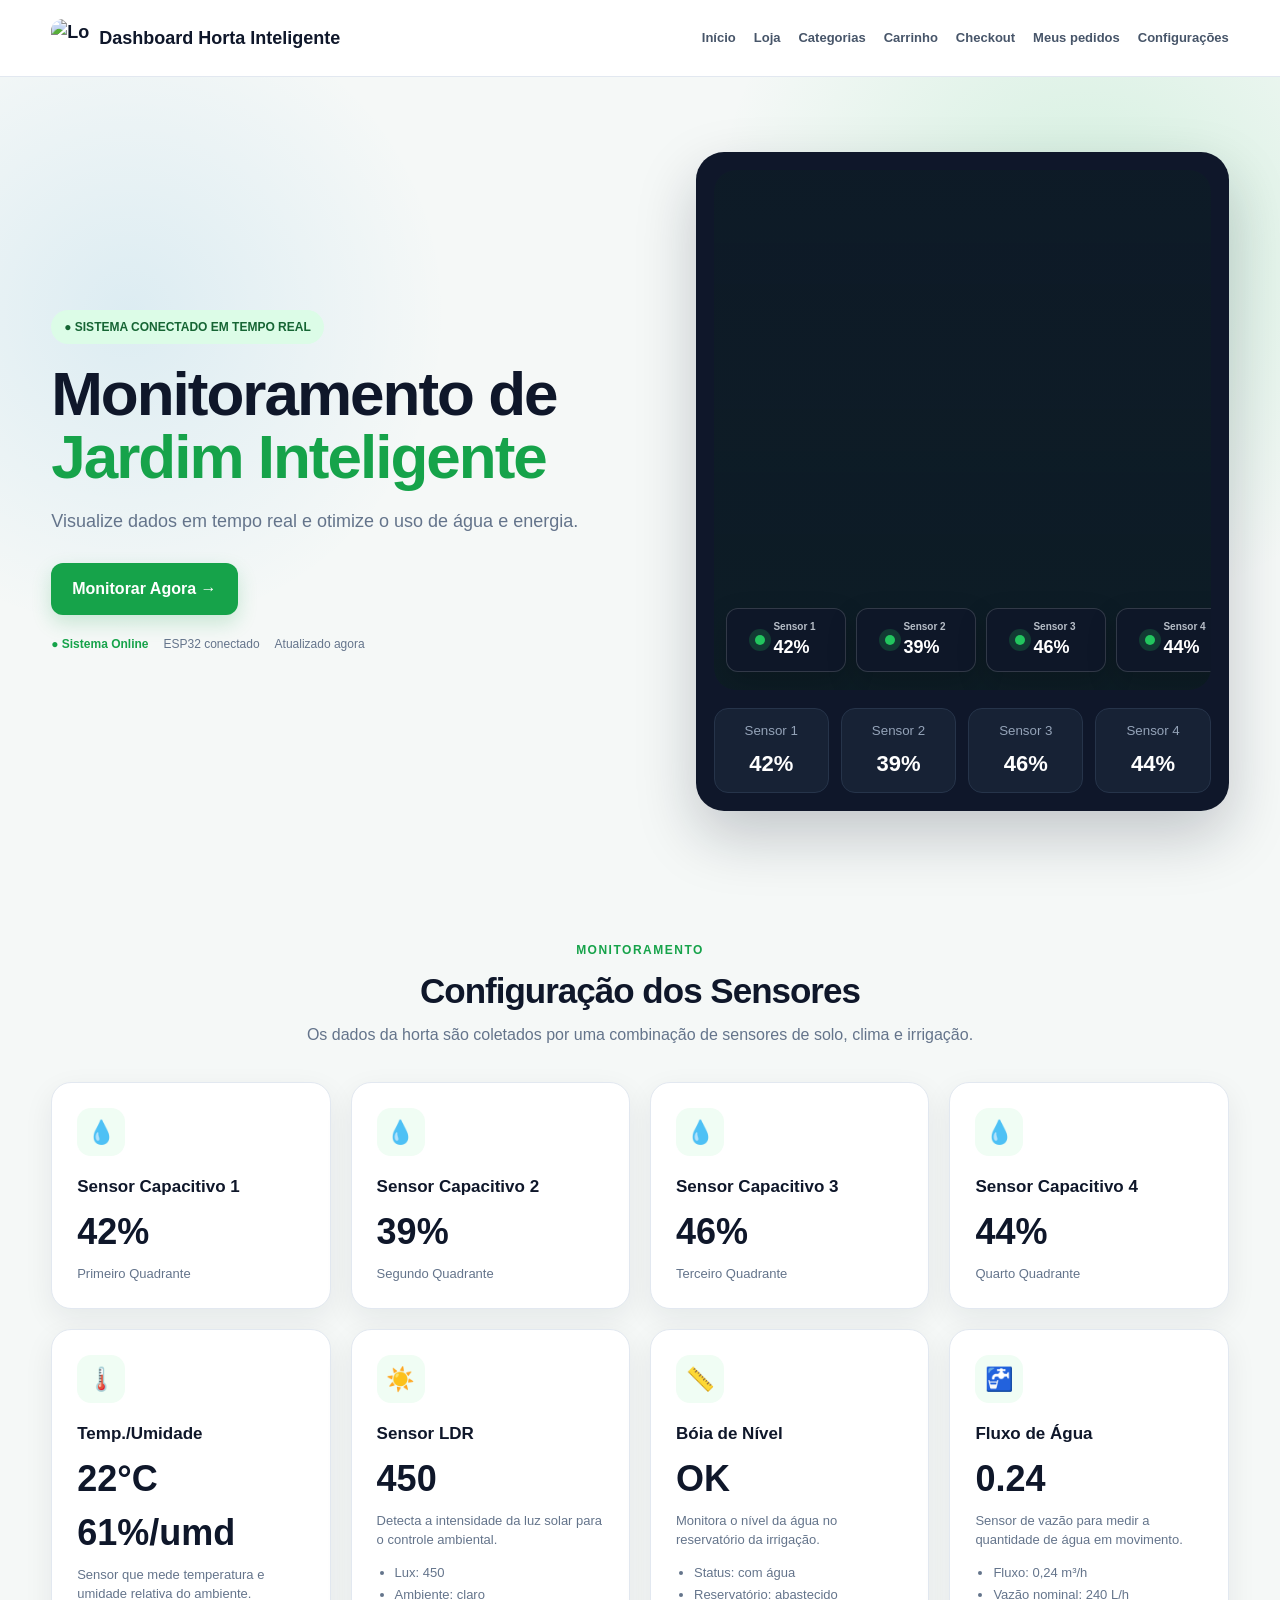
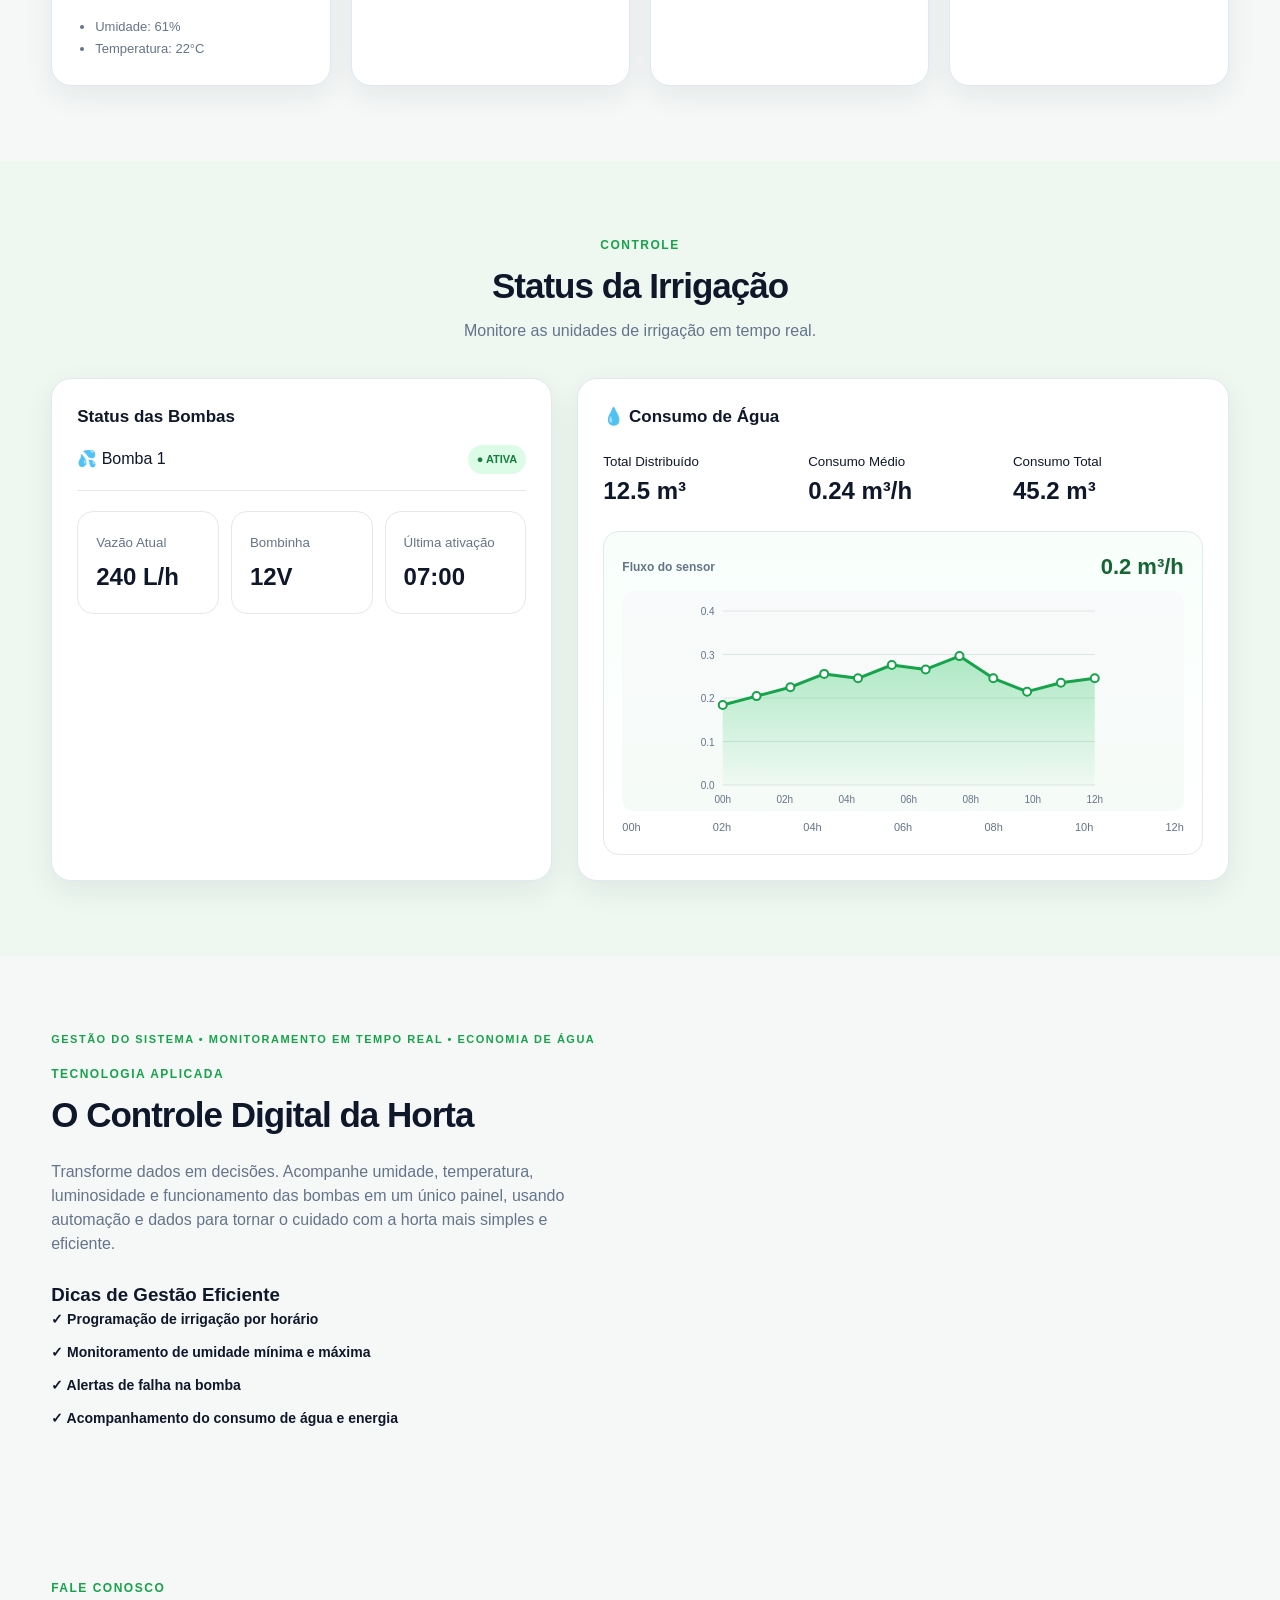
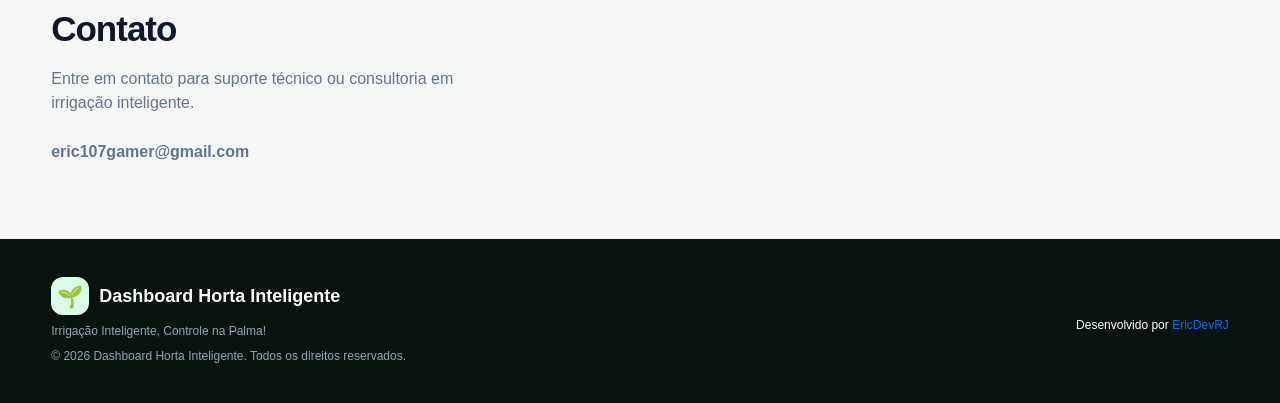
==== horta.html @ f2c9a637 "Add files via upload" ====
<!DOCTYPE html>
<html lang="pt-BR">
<head>
  <meta charset="UTF-8">
  <meta name="viewport" content="width=device-width, initial-scale=1.0">
  <title>Dashboard Horta Inteligente</title>
  <style>
    *{box-sizing:border-box;margin:0;padding:0}
    :root{
      --green:#16a34a;--green-dark:#166534;--blue:#0284c7;
      --bg:#f5f8f7;--card:#fff;--text:#0f172a;--muted:#64748b;
      --border:#e2e8f0;--shadow:0 10px 30px rgba(15,23,42,.07);
    }
    body{font-family:Inter,Segoe UI,Arial,sans-serif;background:var(--bg);color:var(--text);line-height:1.5}
    a{text-decoration:none;color:inherit}
    button,input,textarea{font:inherit}
    .container{width:min(1180px,92%);margin:auto}

    header{position:sticky;top:0;z-index:20;background:rgba(255,255,255,.92);
      backdrop-filter:blur(14px);border-bottom:1px solid var(--border)}
    .nav{height:76px;display:flex;align-items:center;justify-content:space-between;gap:25px}
    .logo{display:flex;align-items:center;gap:10px;font-weight:800;font-size:18px;white-space:nowrap}
    .logo-icon{width:38px;height:38px;border-radius:12px;background:#dcfce7;display:grid;place-items:center;font-size:21px}
    .logo-img{width:38px;height:38px;border-radius:12px;object-fit:cover;display:block;flex-shrink:0}
    nav{display:flex;gap:18px;align-items:center}
    nav a{font-size:13px;color:#475569;font-weight:600}
    nav a:hover{color:var(--green)}
    .login{border:1px solid var(--border);padding:10px 16px;border-radius:10px;font-weight:700;font-size:13px;background:#fff}
    .menu{display:none;border:0;background:none;font-size:26px}

    .hero{padding:75px 0 55px;background:
      radial-gradient(circle at 85% 20%,rgba(34,197,94,.16),transparent 30%),
      radial-gradient(circle at 10% 30%,rgba(2,132,199,.10),transparent 25%)}
    .hero-grid{display:grid;grid-template-columns:1.05fr .95fr;gap:55px;align-items:center}
    .pill{display:inline-flex;align-items:center;gap:8px;background:#dcfce7;color:var(--green-dark);
      padding:8px 13px;border-radius:999px;font-size:12px;font-weight:800;margin-bottom:18px}
    h1{font-size:clamp(38px,5vw,62px);line-height:1.02;letter-spacing:-2px;margin-bottom:20px}
    .hero h1 span{color:var(--green)}
    .hero p{font-size:18px;color:var(--muted);max-width:600px;margin-bottom:28px}
    .btn{border:0;border-radius:12px;padding:14px 21px;background:var(--green);color:#fff;font-weight:800;cursor:pointer;box-shadow:0 8px 20px rgba(22,163,74,.2)}
    .btn:hover{transform:translateY(-1px);background:#15803d}
    .online{display:flex;gap:15px;flex-wrap:wrap;margin-top:20px;font-size:12px;color:var(--muted)}
    .online strong{color:#16a34a}

    .hero-visual{background:#0f172a;color:#fff;border-radius:28px;padding:18px;box-shadow:0 25px 60px rgba(15,23,42,.22)}
    .photo-scene{position:relative;min-height:520px;border-radius:22px;overflow:hidden;background:
      linear-gradient(rgba(8,42,26,.18), rgba(8,42,26,.28)),
      url('imagens/foto perto.jpeg') center/cover no-repeat;}
    .sensor-overlay{position:absolute;left:0;right:0;bottom:18px;display:grid;grid-template-columns:repeat(4, minmax(120px, 1fr));gap:10px;padding:0 12px;max-width:100%}
    .sensor-tag{display:flex;align-items:center;justify-content:center;gap:8px;padding:10px 10px;border-radius:12px;background:rgba(15,23,42,.8);backdrop-filter:blur(8px);border:1px solid rgba(255,255,255,.15);font-size:12px;font-weight:700;color:#e2e8f0;box-shadow:0 12px 30px rgba(0,0,0,.18);min-height:60px;white-space:nowrap}
    .sensor-tag strong{font-size:18px;color:#fff}
    .sensor-tag small{display:block;opacity:.8}
    .sensor-dot{width:10px;height:10px;border-radius:50%;background:#22c55e;box-shadow:0 0 0 6px rgba(34,197,94,.2)}
    .sensor-summary{display:grid;grid-template-columns:repeat(4,1fr);gap:12px;margin-top:18px}
    .summary-box{background:#172235;border:1px solid #26344a;border-radius:14px;padding:12px 10px;text-align:center}
    .summary-box small{display:block;color:#94a3b8;margin-bottom:6px}
    .summary-box b{font-size:22px;color:#fff}

    .panel-top{display:flex;justify-content:space-between;align-items:center;margin-bottom:20px}
    .panel-title{font-weight:800}.live{font-size:11px;color:#86efac}
    .mini-grid{display:grid;grid-template-columns:repeat(2,1fr);gap:12px}
    .mini{background:#172235;border:1px solid #26344a;padding:17px;border-radius:16px}
    .mini small{color:#94a3b8}.mini b{display:block;font-size:27px;margin-top:4px}
    .bar{height:7px;background:#334155;border-radius:10px;margin-top:10px;overflow:hidden}
    .bar i{display:block;height:100%;background:#22c55e;border-radius:10px}
    .pump{margin-top:12px;background:#172235;padding:14px;border-radius:15px;display:flex;justify-content:space-between}
    .dot{color:#22c55e}

    section{padding:75px 0}
    .section-head{text-align:center;margin-bottom:35px}
    .eyebrow{color:var(--green);font-size:12px;font-weight:900;text-transform:uppercase;letter-spacing:1.5px}
    h2{font-size:35px;letter-spacing:-1px;margin:6px 0}
    .section-head p{color:var(--muted)}
    .sensor-grid{display:grid;grid-template-columns:repeat(4,1fr);gap:20px}
    .card{background:var(--card);border:1px solid var(--border);border-radius:20px;padding:25px;box-shadow:var(--shadow)}
    .icon{width:48px;height:48px;border-radius:14px;background:#f0fdf4;display:grid;place-items:center;font-size:23px;margin-bottom:18px}
    .card h3{font-size:17px}.value{font-size:36px;font-weight:900;margin:5px 0}
    .card ul{margin-top:12px;padding-left:18px;color:var(--muted);font-size:13px;line-height:1.7}
    .card p{font-size:13px;color:var(--muted)}

    .irrigation{background:#eef8f1}
    .irrigation-grid{display:grid;grid-template-columns:1fr 1.3fr;gap:25px}
    .pump-status{display:flex;justify-content:space-between;align-items:center;padding:16px 0;border-bottom:1px solid var(--border)}
    .status{font-size:11px;font-weight:900;padding:6px 9px;border-radius:999px}
    .on{background:#dcfce7;color:#15803d}.off{background:#f1f5f9;color:#64748b}
    .metrics{display:grid;grid-template-columns:repeat(3,1fr);gap:12px;margin-top:20px}
    .metric{background:#fff;border:1px solid var(--border);border-radius:16px;padding:18px}
    .metric small{color:var(--muted)}.metric strong{display:block;font-size:24px;margin-top:5px}
    .water{display:grid;grid-template-columns:repeat(3,1fr);gap:15px;margin-top:20px}
    .water strong{font-size:24px;display:block}
    .flow-chart{margin-top:22px;padding:18px;border:1px solid var(--border);border-radius:16px;background:linear-gradient(180deg,#f8fffb 0%, #ffffff 100%)}
    .chart-header{display:flex;justify-content:space-between;align-items:center;margin-bottom:8px;font-size:12px;color:var(--muted);font-weight:700}
    .chart-header strong{font-size:22px;color:var(--green-dark)}
    #waterFlowChart{width:100%;height:220px;display:block;border-radius:12px;background:linear-gradient(180deg,#f9fafb,#f5fbf7)}
    .chart-legend{display:flex;justify-content:space-between;font-size:11px;color:var(--muted);margin-top:8px}

    .management{display:grid;grid-template-columns:1fr 1fr;gap:50px;align-items:center}
    .stripe{color:var(--green);font-size:11px;font-weight:900;letter-spacing:1.5px;margin-bottom:18px}
    .management p{color:var(--muted);margin:18px 0 25px}
    .tips{display:grid;gap:12px}.tip{display:flex;gap:10px;align-items:center;font-size:14px;font-weight:650}
    .garden{min-height:390px;border-radius:28px;background:linear-gradient(145deg,#14532d,#22c55e);
      position:relative;overflow:hidden;box-shadow:var(--shadow)}
    .garden:before{content:"";position:absolute;inset:0;background:
      radial-gradient(circle at 25% 70%,rgba(255,255,255,.16) 0 5%,transparent 6%),
      radial-gradient(circle at 70% 30%,rgba(255,255,255,.12) 0 12%,transparent 13%)}
    .plant{position:absolute;font-size:110px;bottom:25px;left:40px;filter:drop-shadow(0 12px 10px rgba(0,0,0,.2))}
    .plant:nth-child(2){left:170px;font-size:90px;bottom:45px}.plant:nth-child(3){left:280px;font-size:115px}
    .floating{position:absolute;right:22px;top:22px;background:rgba(255,255,255,.95);color:var(--text);padding:17px;border-radius:16px;width:190px;box-shadow:0 15px 30px rgba(0,0,0,.18)}
    .floating small{color:var(--muted)}.floating b{font-size:25px;display:block}

    .flow{background:#0f172a;color:#fff}.flow .section-head p{color:#94a3b8}
    .flowline{display:flex;justify-content:space-between;gap:10px;align-items:center;max-width:900px;margin:auto}
    .flowitem{text-align:center;min-width:110px}.flowicon{font-size:32px}.flowitem span{display:block;font-size:12px;color:#cbd5e1;margin-top:6px}
    .arrow{color:#22c55e;font-size:25px}

    .contact{display:grid;grid-template-columns:.8fr 1.2fr;gap:50px;align-items:start}
    .contact p{color:var(--muted);margin-top:12px}
    form{background:#fff;padding:28px;border:1px solid var(--border);border-radius:20px;box-shadow:var(--shadow)}
    label{display:block;font-size:13px;font-weight:800;margin-bottom:6px}
    input,textarea{width:100%;border:1px solid var(--border);border-radius:10px;padding:12px;margin-bottom:17px;outline:none}
    input:focus,textarea:focus{border-color:var(--green)}textarea{min-height:120px;resize:vertical}

    footer{background:#07130c;color:#cbd5e1;padding:38px 0}
    .footer-grid{display:flex;justify-content:space-between;gap:30px;align-items:center}
    footer .logo{color:#fff}footer p{font-size:12px;color:#94a3b8;margin-top:7px}
    .social{display:flex;gap:10px}.social a{width:35px;height:35px;border:1px solid #334155;border-radius:9px;display:grid;place-items:center;font-size:13px}

    @media(max-width:900px){
      nav{display:none}.menu{display:block}.hero-grid,.management,.contact,.irrigation-grid{grid-template-columns:1fr}
      .sensor-grid{grid-template-columns:1fr}.hero{padding-top:50px}.metrics,.water{grid-template-columns:1fr}
      .flowline{flex-wrap:wrap;justify-content:center}.arrow{display:none}.footer-grid{flex-direction:column;align-items:flex-start}
      .photo-scene{min-height:420px}
      .sensor-overlay{grid-template-columns:repeat(2, minmax(120px, 1fr));bottom:12px;gap:8px;padding:0 10px}
      .sensor-tag{min-height:54px;padding:8px 10px}
      .sensor-tag strong{font-size:15px}
      .summary-box b{font-size:18px}
    }
  </style>
</head>
<body>

<header>
  <div class="container nav">
    <a class="logo" href="#">
      <img class="logo-img" src="imagens/logo.jpeg" alt="Logo da Horta Inteligente">
      <span>Dashboard Horta Inteligente</span>
    </a>
    <nav>
      <a href="#inicio">Início</a><a href="#loja">Loja</a><a href="#categorias">Categorias</a>
      <a href="#carrinho">Carrinho</a><a href="#checkout">Checkout</a><a href="#pedidos">Meus pedidos</a>
      <a href="#conta">Configurações</a>
    </nav>
  </div>
</header>

<main>
<section class="hero" id="inicio">
  <div class="container hero-grid">
    <div>
      <div class="pill">● SISTEMA CONECTADO EM TEMPO REAL</div>
      <h1>Monitoramento de <span>Jardim Inteligente</span></h1>
      <p>Visualize dados em tempo real e otimize o uso de água e energia.</p>
      <button class="btn" onclick="document.getElementById('sensores').scrollIntoView({behavior:'smooth'})">Monitorar Agora →</button>
      <div class="online"><strong>● Sistema Online</strong><span>ESP32 conectado</span><span>Atualizado agora</span></div>
    </div>
    <div class="hero-visual">
      <div class="photo-scene" aria-label="Imagem panorâmica da horta com sensores sobrepostos">
        <div class="sensor-overlay">
          <div class="sensor-tag"><span class="sensor-dot"></span><div><small>Sensor 1</small><strong>42%</strong></div></div>
          <div class="sensor-tag"><span class="sensor-dot"></span><div><small>Sensor 2</small><strong>39%</strong></div></div>
          <div class="sensor-tag"><span class="sensor-dot"></span><div><small>Sensor 3</small><strong>46%</strong></div></div>
          <div class="sensor-tag"><span class="sensor-dot"></span><div><small>Sensor 4</small><strong>44%</strong></div></div>
        </div>
      </div>
      <div class="sensor-summary">
        <div class="summary-box"><small>Sensor 1</small><b>42%</b></div>
        <div class="summary-box"><small>Sensor 2</small><b>39%</b></div>
        <div class="summary-box"><small>Sensor 3</small><b>46%</b></div>
        <div class="summary-box"><small>Sensor 4</small><b>44%</b></div>
      </div>
    </div>
  </div>
</section>

<section id="sensores">
  <div class="container">
    <div class="section-head">
      <div class="eyebrow">Monitoramento</div>
      <h2>Configuração dos Sensores</h2>
      <p>Os dados da horta são coletados por uma combinação de sensores de solo, clima e irrigação.</p>
    </div>

    <div class="sensor-grid">
      <article class="card">
        <div class="icon">💧</div>
        <h3>Sensor Capacitivo 1</h3>
        <div class="value">42%</div>
        <p>Primeiro Quadrante</p>
      </article>

      <article class="card">
        <div class="icon">💧</div>
        <h3>Sensor Capacitivo 2</h3>
        <div class="value">39%</div>
        <p>Segundo Quadrante</p>
      </article>

      <article class="card">
        <div class="icon">💧</div>
        <h3>Sensor Capacitivo 3</h3>
        <div class="value">46%</div>
        <p>Terceiro Quadrante</p>
      </article>

      <article class="card">
        <div class="icon">💧</div>
        <h3>Sensor Capacitivo 4</h3>
        <div class="value">44%</div>
        <p>Quarto Quadrante</p>
      </article>

      <article class="card">
        <div class="icon">🌡️</div>
        <h3>Temp./Umidade</h3>
        <div class="value">22°C 61%/umd</div>
        <p>Sensor que mede temperatura e umidade relativa do ambiente.</p>
        <ul>
          <li>Umidade: 61%</li>
          <li>Temperatura: 22°C</li>
        </ul>
      </article>

      <article class="card">
        <div class="icon">☀️</div>
        <h3>Sensor LDR</h3>
        <div class="value">450</div>
        <p>Detecta a intensidade da luz solar para o controle ambiental.</p>
        <ul>
          <li>Lux: 450</li>
          <li>Ambiente: claro</li>
        </ul>
      </article>

      <article class="card">
        <div class="icon">📏</div>
        <h3>Bóia de Nível</h3>
        <div class="value">OK</div>
        <p>Monitora o nível da água no reservatório da irrigação.</p>
        <ul>
          <li>Status: com água</li>
          <li>Reservatório: abastecido</li>
        </ul>
      </article>

      <article class="card">
        <div class="icon">🚰</div>
        <h3>Fluxo de Água</h3>
        <div class="value">0.24</div>
        <p>Sensor de vazão para medir a quantidade de água em movimento.</p>
        <ul>
          <li>Fluxo: 0,24 m³/h</li>
          <li>Vazão nominal: 240 L/h</li>
        </ul>
      </article>
    </div>
  </div>
</section>

<section class="irrigation">
  <div class="container">
    <div class="section-head"><div class="eyebrow">Controle</div><h2>Status da Irrigação</h2><p>Monitore as unidades de irrigação em tempo real.</p></div>
    <div class="irrigation-grid">
      <div class="card">
        <h3>Status das Bombas</h3>
        <div class="pump-status"><span>💦 Bomba 1</span><span class="status on">● ATIVA</span></div>
        <div class="metrics">
          <div class="metric"><small>Vazão Atual</small><strong>240 L/h</strong></div>
          <div class="metric"><small>Bombinha</small><strong>12V</strong></div>
          <div class="metric"><small>Última ativação</small><strong>07:00</strong></div>
        </div>
      </div>
      <div class="card">
        <h3>💧 Consumo de Água</h3>
        <div class="water">
          <div><small>Total Distribuído</small><strong>12.5 m³</strong></div>
          <div><small>Consumo Médio</small><strong>0.24 m³/h</strong></div>
          <div><small>Consumo Total</small><strong>45.2 m³</strong></div>
        </div>

        <div class="flow-chart">
          <div class="chart-header">
            <span>Fluxo do sensor</span>
            <strong id="flowCurrent">0.24 m³/h</strong>
          </div>
          <svg id="waterFlowChart" viewBox="0 0 420 220" aria-label="Gráfico do consumo de água medido pelo sensor de fluxo"></svg>
          <div class="chart-legend">
            <span>00h</span>
            <span>02h</span>
            <span>04h</span>
            <span>06h</span>
            <span>08h</span>
            <span>10h</span>
            <span>12h</span>
          </div>
        </div>
      </div>
    </div>
  </div>
</section>

<section>
  <div class="container management">
    <div>
      <div class="stripe">GESTÃO DO SISTEMA • MONITORAMENTO EM TEMPO REAL • ECONOMIA DE ÁGUA</div>
      <div class="eyebrow">Tecnologia aplicada</div>
      <h2>O Controle Digital da Horta</h2>
      <p>Transforme dados em decisões. Acompanhe umidade, temperatura, luminosidade e funcionamento das bombas em um único painel, usando automação e dados para tornar o cuidado com a horta mais simples e eficiente.</p>
      <h3>Dicas de Gestão Eficiente</h3>
      <div class="tips">
        <div class="tip">✓ Programação de irrigação por horário</div>
        <div class="tip">✓ Monitoramento de umidade mínima e máxima</div>
        <div class="tip">✓ Alertas de falha na bomba</div>
        <div class="tip">✓ Acompanhamento do consumo de água e energia</div>
      </div>
    </div>
</section>
<section id="contato">
  <div class="container contact">
    <div>
      <div class="eyebrow">Fale conosco</div><h2>Contato</h2>
      <p>Entre em contato para suporte técnico ou consultoria em irrigação inteligente.</p>
      <p style="margin-top:25px"><strong>eric107gamer@gmail.com</strong></p>
    </div>
  </div>
</section>
</main>

<footer>
  <div class="container footer-grid">
    <div><a class="logo" href="#"><span class="logo-icon">🌱</span>Dashboard Horta Inteligente</a>
      <p>Irrigação Inteligente, Controle na Palma!</p>
      <p>© 2026 Dashboard Horta Inteligente. Todos os direitos reservados.</p>
    </div>
    <div>
      <p style="color: #ffffff;">
  Desenvolvido por 
  <a href="https://github.com/EricDevRJ" target="_blank" style="color: #006eff;">EricDevRJ</a>
</p>

</footer>

<script>
  const flowData = [0.18, 0.20, 0.22, 0.25, 0.24, 0.27, 0.26, 0.29, 0.24, 0.21, 0.23, 0.24];
  const svg = document.getElementById('waterFlowChart');
  const currentValue = document.getElementById('flowCurrent');

  function renderFlowChart(data) {
    const width = 420;
    const height = 220;
    const padding = { top: 20, right: 18, bottom: 26, left: 30 };
    const minY = 0;
    const maxY = Math.max(...data) * 1.35;
    const innerWidth = width - padding.left - padding.right;
    const innerHeight = height - padding.top - padding.bottom;

    const xFor = (index) => padding.left + (index / (data.length - 1)) * innerWidth;
    const yFor = (value) => height - padding.bottom - ((value - minY) / (maxY - minY)) * innerHeight;

    const points = data.map((value, index) => `${xFor(index)},${yFor(value)}`).join(' ');
    const areaPoints = `${xFor(0)},${height - padding.bottom} ${points} ${xFor(data.length - 1)},${height - padding.bottom}`;

    const gridLines = Array.from({ length: 5 }, (_, i) => {
      const value = (maxY / 4) * i;
      const y = yFor(value);
      return `
        <line x1="${padding.left}" y1="${y}" x2="${width - padding.right}" y2="${y}" stroke="#dbe7e2" stroke-width="1" />
        <text x="8" y="${y + 4}" font-size="10" fill="#64748b">${value.toFixed(1)}</text>
      `;
    }).join('');

    const labels = ['00h', '02h', '04h', '06h', '08h', '10h', '12h'];
    const xLabels = labels.map((label, index) => {
      const x = padding.left + (index / (labels.length - 1)) * innerWidth;
      return `<text x="${x}" y="${height - 8}" text-anchor="middle" font-size="10" fill="#64748b">${label}</text>`;
    }).join('');

    svg.innerHTML = `
      <defs>
        <linearGradient id="flowFill" x1="0" x2="0" y1="0" y2="1">
          <stop offset="0%" stop-color="#22c55e" stop-opacity="0.35"/>
          <stop offset="100%" stop-color="#22c55e" stop-opacity="0.03"/>
        </linearGradient>
      </defs>
      ${gridLines}
      <polygon points="${areaPoints}" fill="url(#flowFill)" />
      <polyline points="${points}" fill="none" stroke="#16a34a" stroke-width="3" stroke-linecap="round" stroke-linejoin="round" />
      ${data.map((value, index) => `
        <circle cx="${xFor(index)}" cy="${yFor(value)}" r="4" fill="#ffffff" stroke="#16a34a" stroke-width="2" />
      `).join('')}
      ${xLabels}
    `;

    const lastValue = data[data.length - 1];
    currentValue.textContent = `${lastValue.toFixed(1)} m³/h`;
  }

  renderFlowChart(flowData);
</script>
</body>
</html>
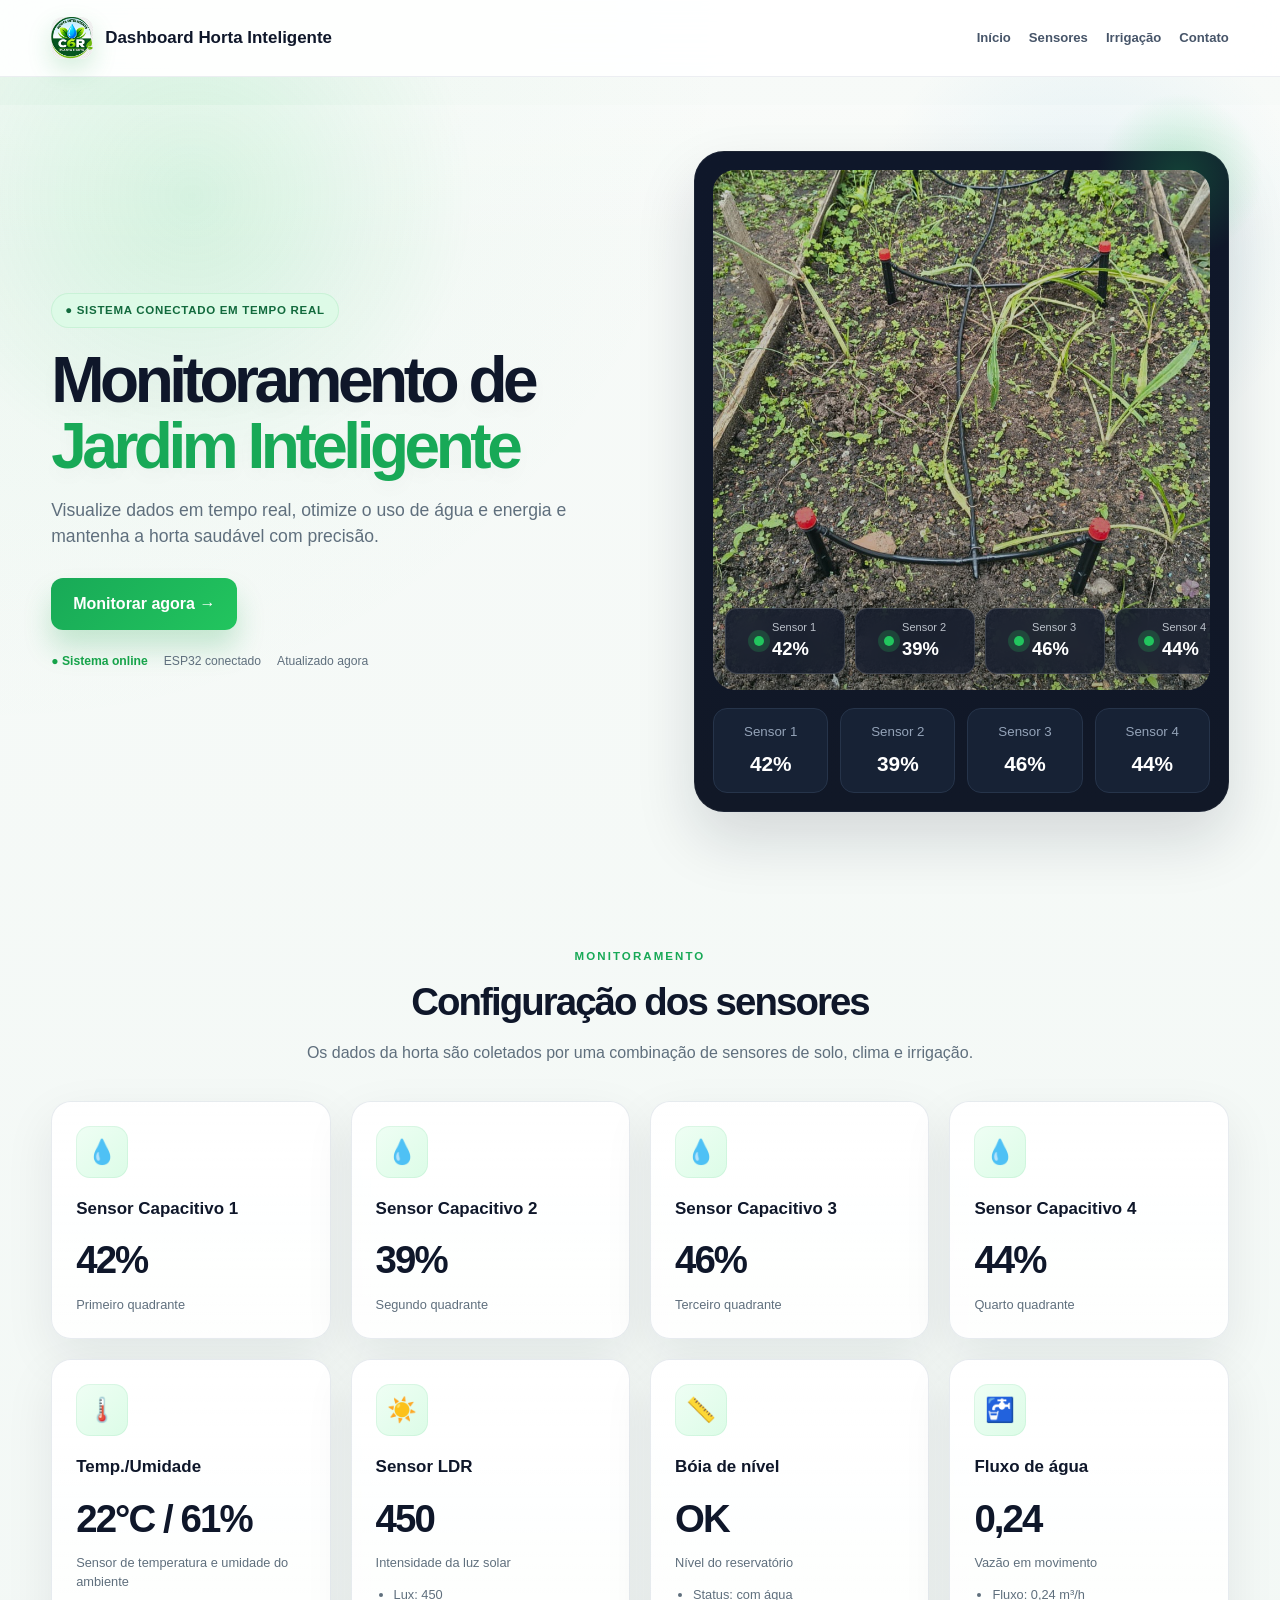
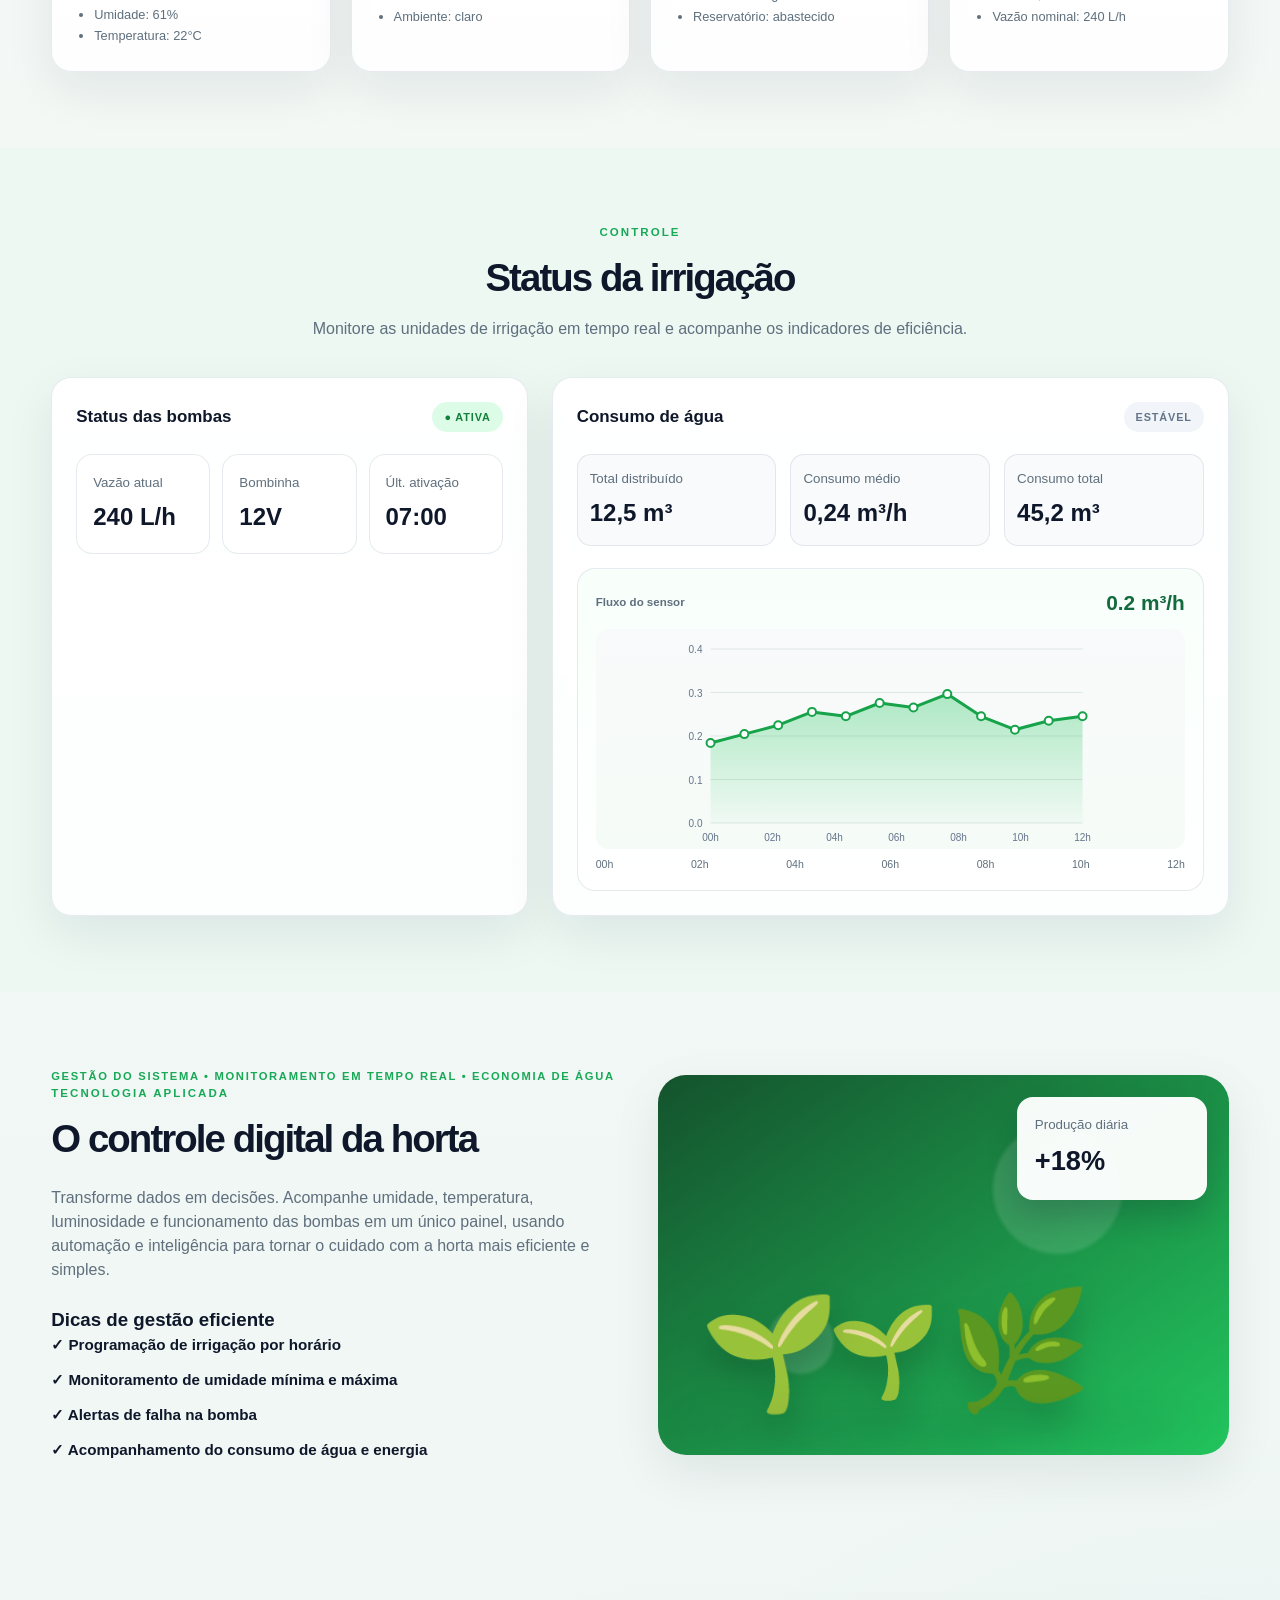
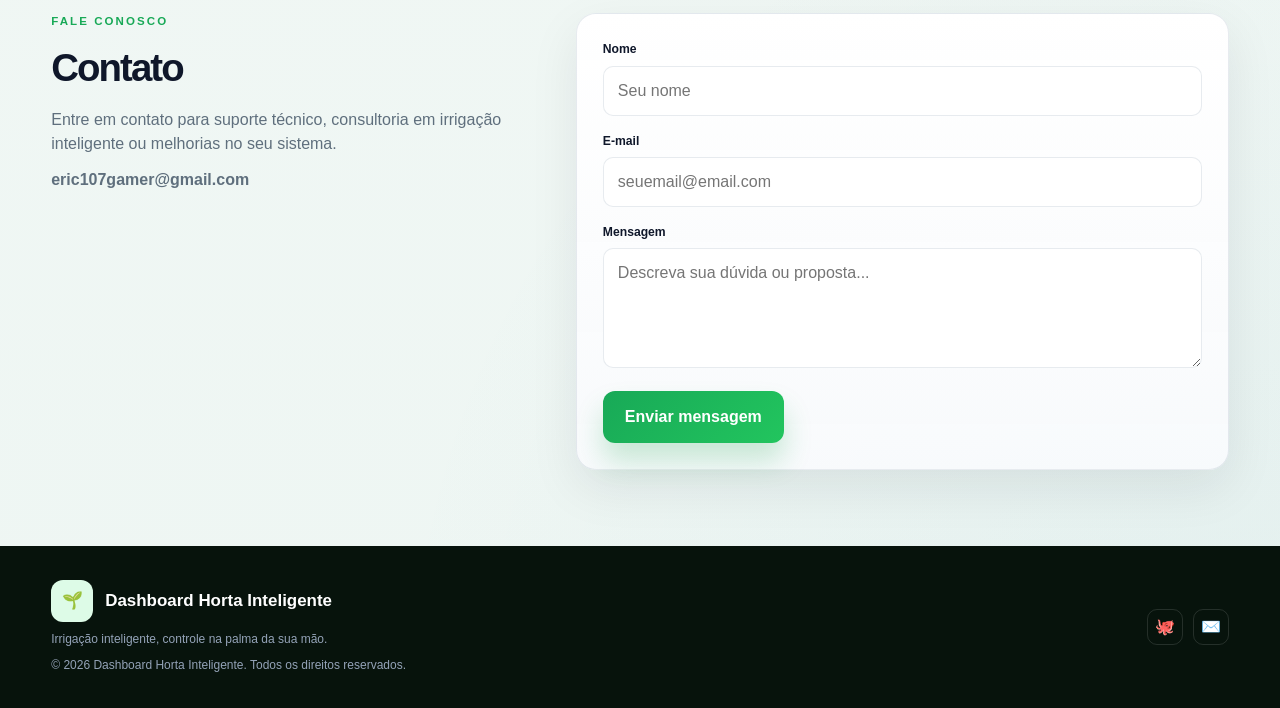
==== commit 4d0d9fbc: "Add files via upload" ====
--- a/horta.html
+++ b/horta.html
@@ -1,410 +1,1185 @@
 <!DOCTYPE html>
 <html lang="pt-BR">
-<head>
-  <meta charset="UTF-8">
-  <meta name="viewport" content="width=device-width, initial-scale=1.0">
-  <title>Dashboard Horta Inteligente</title>
-  <style>
-    *{box-sizing:border-box;margin:0;padding:0}
-    :root{
-      --green:#16a34a;--green-dark:#166534;--blue:#0284c7;
-      --bg:#f5f8f7;--card:#fff;--text:#0f172a;--muted:#64748b;
-      --border:#e2e8f0;--shadow:0 10px 30px rgba(15,23,42,.07);
-    }
-    body{font-family:Inter,Segoe UI,Arial,sans-serif;background:var(--bg);color:var(--text);line-height:1.5}
-    a{text-decoration:none;color:inherit}
-    button,input,textarea{font:inherit}
-    .container{width:min(1180px,92%);margin:auto}
-
-    header{position:sticky;top:0;z-index:20;background:rgba(255,255,255,.92);
-      backdrop-filter:blur(14px);border-bottom:1px solid var(--border)}
-    .nav{height:76px;display:flex;align-items:center;justify-content:space-between;gap:25px}
-    .logo{display:flex;align-items:center;gap:10px;font-weight:800;font-size:18px;white-space:nowrap}
-    .logo-icon{width:38px;height:38px;border-radius:12px;background:#dcfce7;display:grid;place-items:center;font-size:21px}
-    .logo-img{width:38px;height:38px;border-radius:12px;object-fit:cover;display:block;flex-shrink:0}
-    nav{display:flex;gap:18px;align-items:center}
-    nav a{font-size:13px;color:#475569;font-weight:600}
-    nav a:hover{color:var(--green)}
-    .login{border:1px solid var(--border);padding:10px 16px;border-radius:10px;font-weight:700;font-size:13px;background:#fff}
-    .menu{display:none;border:0;background:none;font-size:26px}
-
-    .hero{padding:75px 0 55px;background:
-      radial-gradient(circle at 85% 20%,rgba(34,197,94,.16),transparent 30%),
-      radial-gradient(circle at 10% 30%,rgba(2,132,199,.10),transparent 25%)}
-    .hero-grid{display:grid;grid-template-columns:1.05fr .95fr;gap:55px;align-items:center}
-    .pill{display:inline-flex;align-items:center;gap:8px;background:#dcfce7;color:var(--green-dark);
-      padding:8px 13px;border-radius:999px;font-size:12px;font-weight:800;margin-bottom:18px}
-    h1{font-size:clamp(38px,5vw,62px);line-height:1.02;letter-spacing:-2px;margin-bottom:20px}
-    .hero h1 span{color:var(--green)}
-    .hero p{font-size:18px;color:var(--muted);max-width:600px;margin-bottom:28px}
-    .btn{border:0;border-radius:12px;padding:14px 21px;background:var(--green);color:#fff;font-weight:800;cursor:pointer;box-shadow:0 8px 20px rgba(22,163,74,.2)}
-    .btn:hover{transform:translateY(-1px);background:#15803d}
-    .online{display:flex;gap:15px;flex-wrap:wrap;margin-top:20px;font-size:12px;color:var(--muted)}
-    .online strong{color:#16a34a}
-
-    .hero-visual{background:#0f172a;color:#fff;border-radius:28px;padding:18px;box-shadow:0 25px 60px rgba(15,23,42,.22)}
-    .photo-scene{position:relative;min-height:520px;border-radius:22px;overflow:hidden;background:
-      linear-gradient(rgba(8,42,26,.18), rgba(8,42,26,.28)),
-      url('imagens/foto perto.jpeg') center/cover no-repeat;}
-    .sensor-overlay{position:absolute;left:0;right:0;bottom:18px;display:grid;grid-template-columns:repeat(4, minmax(120px, 1fr));gap:10px;padding:0 12px;max-width:100%}
-    .sensor-tag{display:flex;align-items:center;justify-content:center;gap:8px;padding:10px 10px;border-radius:12px;background:rgba(15,23,42,.8);backdrop-filter:blur(8px);border:1px solid rgba(255,255,255,.15);font-size:12px;font-weight:700;color:#e2e8f0;box-shadow:0 12px 30px rgba(0,0,0,.18);min-height:60px;white-space:nowrap}
-    .sensor-tag strong{font-size:18px;color:#fff}
-    .sensor-tag small{display:block;opacity:.8}
-    .sensor-dot{width:10px;height:10px;border-radius:50%;background:#22c55e;box-shadow:0 0 0 6px rgba(34,197,94,.2)}
-    .sensor-summary{display:grid;grid-template-columns:repeat(4,1fr);gap:12px;margin-top:18px}
-    .summary-box{background:#172235;border:1px solid #26344a;border-radius:14px;padding:12px 10px;text-align:center}
-    .summary-box small{display:block;color:#94a3b8;margin-bottom:6px}
-    .summary-box b{font-size:22px;color:#fff}
-
-    .panel-top{display:flex;justify-content:space-between;align-items:center;margin-bottom:20px}
-    .panel-title{font-weight:800}.live{font-size:11px;color:#86efac}
-    .mini-grid{display:grid;grid-template-columns:repeat(2,1fr);gap:12px}
-    .mini{background:#172235;border:1px solid #26344a;padding:17px;border-radius:16px}
-    .mini small{color:#94a3b8}.mini b{display:block;font-size:27px;margin-top:4px}
-    .bar{height:7px;background:#334155;border-radius:10px;margin-top:10px;overflow:hidden}
-    .bar i{display:block;height:100%;background:#22c55e;border-radius:10px}
-    .pump{margin-top:12px;background:#172235;padding:14px;border-radius:15px;display:flex;justify-content:space-between}
-    .dot{color:#22c55e}
-
-    section{padding:75px 0}
-    .section-head{text-align:center;margin-bottom:35px}
-    .eyebrow{color:var(--green);font-size:12px;font-weight:900;text-transform:uppercase;letter-spacing:1.5px}
-    h2{font-size:35px;letter-spacing:-1px;margin:6px 0}
-    .section-head p{color:var(--muted)}
-    .sensor-grid{display:grid;grid-template-columns:repeat(4,1fr);gap:20px}
-    .card{background:var(--card);border:1px solid var(--border);border-radius:20px;padding:25px;box-shadow:var(--shadow)}
-    .icon{width:48px;height:48px;border-radius:14px;background:#f0fdf4;display:grid;place-items:center;font-size:23px;margin-bottom:18px}
-    .card h3{font-size:17px}.value{font-size:36px;font-weight:900;margin:5px 0}
-    .card ul{margin-top:12px;padding-left:18px;color:var(--muted);font-size:13px;line-height:1.7}
-    .card p{font-size:13px;color:var(--muted)}
-
-    .irrigation{background:#eef8f1}
-    .irrigation-grid{display:grid;grid-template-columns:1fr 1.3fr;gap:25px}
-    .pump-status{display:flex;justify-content:space-between;align-items:center;padding:16px 0;border-bottom:1px solid var(--border)}
-    .status{font-size:11px;font-weight:900;padding:6px 9px;border-radius:999px}
-    .on{background:#dcfce7;color:#15803d}.off{background:#f1f5f9;color:#64748b}
-    .metrics{display:grid;grid-template-columns:repeat(3,1fr);gap:12px;margin-top:20px}
-    .metric{background:#fff;border:1px solid var(--border);border-radius:16px;padding:18px}
-    .metric small{color:var(--muted)}.metric strong{display:block;font-size:24px;margin-top:5px}
-    .water{display:grid;grid-template-columns:repeat(3,1fr);gap:15px;margin-top:20px}
-    .water strong{font-size:24px;display:block}
-    .flow-chart{margin-top:22px;padding:18px;border:1px solid var(--border);border-radius:16px;background:linear-gradient(180deg,#f8fffb 0%, #ffffff 100%)}
-    .chart-header{display:flex;justify-content:space-between;align-items:center;margin-bottom:8px;font-size:12px;color:var(--muted);font-weight:700}
-    .chart-header strong{font-size:22px;color:var(--green-dark)}
-    #waterFlowChart{width:100%;height:220px;display:block;border-radius:12px;background:linear-gradient(180deg,#f9fafb,#f5fbf7)}
-    .chart-legend{display:flex;justify-content:space-between;font-size:11px;color:var(--muted);margin-top:8px}
-
-    .management{display:grid;grid-template-columns:1fr 1fr;gap:50px;align-items:center}
-    .stripe{color:var(--green);font-size:11px;font-weight:900;letter-spacing:1.5px;margin-bottom:18px}
-    .management p{color:var(--muted);margin:18px 0 25px}
-    .tips{display:grid;gap:12px}.tip{display:flex;gap:10px;align-items:center;font-size:14px;font-weight:650}
-    .garden{min-height:390px;border-radius:28px;background:linear-gradient(145deg,#14532d,#22c55e);
-      position:relative;overflow:hidden;box-shadow:var(--shadow)}
-    .garden:before{content:"";position:absolute;inset:0;background:
-      radial-gradient(circle at 25% 70%,rgba(255,255,255,.16) 0 5%,transparent 6%),
-      radial-gradient(circle at 70% 30%,rgba(255,255,255,.12) 0 12%,transparent 13%)}
-    .plant{position:absolute;font-size:110px;bottom:25px;left:40px;filter:drop-shadow(0 12px 10px rgba(0,0,0,.2))}
-    .plant:nth-child(2){left:170px;font-size:90px;bottom:45px}.plant:nth-child(3){left:280px;font-size:115px}
-    .floating{position:absolute;right:22px;top:22px;background:rgba(255,255,255,.95);color:var(--text);padding:17px;border-radius:16px;width:190px;box-shadow:0 15px 30px rgba(0,0,0,.18)}
-    .floating small{color:var(--muted)}.floating b{font-size:25px;display:block}
-
-    .flow{background:#0f172a;color:#fff}.flow .section-head p{color:#94a3b8}
-    .flowline{display:flex;justify-content:space-between;gap:10px;align-items:center;max-width:900px;margin:auto}
-    .flowitem{text-align:center;min-width:110px}.flowicon{font-size:32px}.flowitem span{display:block;font-size:12px;color:#cbd5e1;margin-top:6px}
-    .arrow{color:#22c55e;font-size:25px}
-
-    .contact{display:grid;grid-template-columns:.8fr 1.2fr;gap:50px;align-items:start}
-    .contact p{color:var(--muted);margin-top:12px}
-    form{background:#fff;padding:28px;border:1px solid var(--border);border-radius:20px;box-shadow:var(--shadow)}
-    label{display:block;font-size:13px;font-weight:800;margin-bottom:6px}
-    input,textarea{width:100%;border:1px solid var(--border);border-radius:10px;padding:12px;margin-bottom:17px;outline:none}
-    input:focus,textarea:focus{border-color:var(--green)}textarea{min-height:120px;resize:vertical}
-
-    footer{background:#07130c;color:#cbd5e1;padding:38px 0}
-    .footer-grid{display:flex;justify-content:space-between;gap:30px;align-items:center}
-    footer .logo{color:#fff}footer p{font-size:12px;color:#94a3b8;margin-top:7px}
-    .social{display:flex;gap:10px}.social a{width:35px;height:35px;border:1px solid #334155;border-radius:9px;display:grid;place-items:center;font-size:13px}
-
-    @media(max-width:900px){
-      nav{display:none}.menu{display:block}.hero-grid,.management,.contact,.irrigation-grid{grid-template-columns:1fr}
-      .sensor-grid{grid-template-columns:1fr}.hero{padding-top:50px}.metrics,.water{grid-template-columns:1fr}
-      .flowline{flex-wrap:wrap;justify-content:center}.arrow{display:none}.footer-grid{flex-direction:column;align-items:flex-start}
-      .photo-scene{min-height:420px}
-      .sensor-overlay{grid-template-columns:repeat(2, minmax(120px, 1fr));bottom:12px;gap:8px;padding:0 10px}
-      .sensor-tag{min-height:54px;padding:8px 10px}
-      .sensor-tag strong{font-size:15px}
-      .summary-box b{font-size:18px}
-    }
-  </style>
-</head>
-<body>
-
-<header>
-  <div class="container nav">
-    <a class="logo" href="#">
-      <img class="logo-img" src="imagens/logo.jpeg" alt="Logo da Horta Inteligente">
-      <span>Dashboard Horta Inteligente</span>
-    </a>
-    <nav>
-      <a href="#inicio">Início</a><a href="#loja">Loja</a><a href="#categorias">Categorias</a>
-      <a href="#carrinho">Carrinho</a><a href="#checkout">Checkout</a><a href="#pedidos">Meus pedidos</a>
-      <a href="#conta">Configurações</a>
-    </nav>
-  </div>
-</header>
-
-<main>
-<section class="hero" id="inicio">
-  <div class="container hero-grid">
-    <div>
-      <div class="pill">● SISTEMA CONECTADO EM TEMPO REAL</div>
-      <h1>Monitoramento de <span>Jardim Inteligente</span></h1>
-      <p>Visualize dados em tempo real e otimize o uso de água e energia.</p>
-      <button class="btn" onclick="document.getElementById('sensores').scrollIntoView({behavior:'smooth'})">Monitorar Agora →</button>
-      <div class="online"><strong>● Sistema Online</strong><span>ESP32 conectado</span><span>Atualizado agora</span></div>
-    </div>
-    <div class="hero-visual">
-      <div class="photo-scene" aria-label="Imagem panorâmica da horta com sensores sobrepostos">
-        <div class="sensor-overlay">
-          <div class="sensor-tag"><span class="sensor-dot"></span><div><small>Sensor 1</small><strong>42%</strong></div></div>
-          <div class="sensor-tag"><span class="sensor-dot"></span><div><small>Sensor 2</small><strong>39%</strong></div></div>
-          <div class="sensor-tag"><span class="sensor-dot"></span><div><small>Sensor 3</small><strong>46%</strong></div></div>
-          <div class="sensor-tag"><span class="sensor-dot"></span><div><small>Sensor 4</small><strong>44%</strong></div></div>
+  <head>
+    <meta charset="UTF-8" />
+    <meta name="viewport" content="width=device-width, initial-scale=1.0" />
+    <title>Dashboard Horta Inteligente</title>
+    <style>
+      :root {
+        --green: #18a957;
+        --green-dark: #126a3d;
+        --green-soft: #ddfbe7;
+        --green-glow: rgba(24, 169, 87, 0.2);
+        --bg: #f5faf7;
+        --bg-strong: #edf8f3;
+        --card: rgba(255, 255, 255, 0.88);
+        --text: #0f172a;
+        --muted: #5f6f7d;
+        --border: rgba(148, 163, 184, 0.22);
+        --shadow: 0 18px 50px rgba(15, 23, 42, 0.08);
+        --shadow-strong: 0 28px 60px rgba(15, 23, 42, 0.14);
+      }
+
+      * {
+        box-sizing: border-box;
+        margin: 0;
+        padding: 0;
+      }
+
+      html {
+        scroll-behavior: smooth;
+      }
+
+      body {
+        font-family: Inter, "Segoe UI", Arial, sans-serif;
+        background:
+          radial-gradient(circle at top left, rgba(34, 197, 94, 0.06), transparent 18%),
+          radial-gradient(circle at bottom right, rgba(14, 116, 144, 0.05), transparent 22%),
+          linear-gradient(180deg, #f7faf8 0%, #eef6f3 100%);
+        color: var(--text);
+        line-height: 1.5;
+      }
+
+      a {
+        text-decoration: none;
+        color: inherit;
+      }
+
+      img {
+        display: block;
+        max-width: 100%;
+      }
+
+      button,
+      input,
+      textarea {
+        font: inherit;
+      }
+
+      .container {
+        width: min(1180px, 92%);
+        margin: 0 auto;
+      }
+
+      header {
+        position: sticky;
+        top: 0;
+        z-index: 30;
+        backdrop-filter: blur(18px);
+        background: rgba(255, 255, 255, 0.9);
+        border-bottom: 1px solid rgba(148, 163, 184, 0.18);
+      }
+
+      .nav {
+        height: 76px;
+        display: flex;
+        align-items: center;
+        justify-content: space-between;
+        gap: 24px;
+      }
+
+      .logo {
+        display: inline-flex;
+        align-items: center;
+        gap: 12px;
+        font-weight: 800;
+        font-size: 1.06rem;
+        white-space: nowrap;
+      }
+
+      .logo-img {
+        width: 42px;
+        height: 42px;
+        border-radius: 12px;
+        object-fit: cover;
+        box-shadow: 0 10px 25px rgba(22, 163, 74, 0.18);
+      }
+
+      .logo-icon {
+        width: 42px;
+        height: 42px;
+        display: grid;
+        place-items: center;
+        border-radius: 12px;
+        background: var(--green-soft);
+      }
+
+      nav {
+        display: flex;
+        align-items: center;
+        gap: 18px;
+      }
+
+      nav a {
+        color: #475569;
+        font-size: 0.82rem;
+        font-weight: 700;
+        transition: color 0.2s ease;
+      }
+
+      nav a:hover {
+        color: var(--green);
+      }
+
+      .menu {
+        display: none;
+        border: 1px solid var(--border);
+        background: #fff;
+        border-radius: 10px;
+        width: 42px;
+        height: 42px;
+        font-size: 1.25rem;
+        cursor: pointer;
+      }
+
+      .hero {
+        position: relative;
+        padding: 74px 0 60px;
+        background:
+          radial-gradient(circle at 15% 15%, rgba(34, 197, 94, 0.14), transparent 22%),
+          radial-gradient(circle at 85% 20%, rgba(2, 132, 199, 0.1), transparent 18%);
+      }
+
+      .hero::before {
+        content: "";
+        position: absolute;
+        inset: 28px 0 auto 0;
+        height: 160px;
+        background: linear-gradient(180deg, rgba(255, 255, 255, 0.22), transparent);
+        pointer-events: none;
+      }
+
+      .hero-grid {
+        position: relative;
+        display: grid;
+        grid-template-columns: 1.05fr 0.95fr;
+        align-items: center;
+        gap: 52px;
+      }
+
+      .pill {
+        display: inline-flex;
+        align-items: center;
+        gap: 8px;
+        padding: 9px 14px;
+        border-radius: 999px;
+        background: rgba(221, 251, 231, 0.9);
+        color: var(--green-dark);
+        font-size: 0.72rem;
+        font-weight: 800;
+        letter-spacing: 0.06em;
+        text-transform: uppercase;
+        margin-bottom: 20px;
+        box-shadow: inset 0 0 0 1px rgba(22, 163, 74, 0.1);
+      }
+
+      h1 {
+        font-size: clamp(2.7rem, 5vw, 4.5rem);
+        line-height: 1.02;
+        letter-spacing: -0.07em;
+        margin-bottom: 18px;
+        text-shadow: 0 8px 18px rgba(15, 23, 42, 0.03);
+      }
+
+      .hero h1 span {
+        color: var(--green);
+      }
+
+      .hero p {
+        max-width: 620px;
+        font-size: 1.1rem;
+        color: var(--muted);
+        margin-bottom: 28px;
+      }
+
+      .btn {
+        display: inline-block;
+        border: none;
+        border-radius: 12px;
+        padding: 14px 22px;
+        background: linear-gradient(135deg, var(--green) 0%, #22c55e 100%);
+        color: #fff;
+        font-weight: 800;
+        cursor: pointer;
+        box-shadow: 0 18px 28px rgba(22, 163, 74, 0.22);
+        transition: transform 0.22s ease, box-shadow 0.22s ease, filter 0.22s ease;
+      }
+
+      .btn:hover {
+        transform: translateY(-2px) scale(1.01);
+        box-shadow: 0 22px 35px rgba(22, 163, 74, 0.3);
+        filter: brightness(1.02);
+      }
+
+      .online {
+        display: flex;
+        flex-wrap: wrap;
+        gap: 16px;
+        margin-top: 22px;
+        font-size: 0.76rem;
+        color: var(--muted);
+      }
+
+      .online strong {
+        color: #16a34a;
+      }
+
+      .hero-visual {
+        position: relative;
+        background: linear-gradient(180deg, #0f172a 0%, #111827 100%);
+        border-radius: 30px;
+        padding: 18px;
+        box-shadow: var(--shadow-strong);
+        border: 1px solid rgba(255, 255, 255, 0.05);
+        animation: floatCard 6s ease-in-out infinite;
+      }
+
+      .hero-visual::before {
+        content: "";
+        position: absolute;
+        inset: -10% -8% auto auto;
+        width: 180px;
+        height: 180px;
+        border-radius: 50%;
+        background: radial-gradient(circle, rgba(34, 197, 94, 0.24), transparent 65%);
+        pointer-events: none;
+      }
+
+      .photo-scene {
+        position: relative;
+        min-height: 520px;
+        border-radius: 22px;
+        overflow: hidden;
+        background:
+          linear-gradient(rgba(7, 30, 19, 0.18), rgba(7, 30, 19, 0.28)),
+          url("imagens/foto perto.jpeg") center/cover no-repeat;
+        box-shadow: inset 0 0 0 1px rgba(255, 255, 255, 0.04);
+      }
+
+      .sensor-overlay {
+        position: absolute;
+        left: 0;
+        right: 0;
+        bottom: 16px;
+        display: grid;
+        grid-template-columns: repeat(4, minmax(120px, 1fr));
+        gap: 10px;
+        padding: 0 12px;
+      }
+
+      .sensor-tag {
+        display: flex;
+        align-items: center;
+        justify-content: center;
+        gap: 8px;
+        min-height: 60px;
+        padding: 10px 8px;
+        border-radius: 12px;
+        background: rgba(15, 23, 42, 0.78);
+        border: 1px solid rgba(255, 255, 255, 0.14);
+        backdrop-filter: blur(10px);
+        color: #e2e8f0;
+        box-shadow: 0 12px 22px rgba(0, 0, 0, 0.18);
+        transition: transform 0.25s ease, border-color 0.25s ease;
+      }
+
+      .sensor-tag:hover {
+        transform: translateY(-2px);
+        border-color: rgba(34, 197, 94, 0.6);
+      }
+
+      .sensor-tag strong {
+        display: block;
+        color: #fff;
+        font-size: 1.15rem;
+      }
+
+      .sensor-tag small {
+        display: block;
+        opacity: 0.8;
+        font-size: 0.69rem;
+      }
+
+      .sensor-dot {
+        width: 10px;
+        height: 10px;
+        border-radius: 50%;
+        background: #22c55e;
+        box-shadow: 0 0 0 6px rgba(34, 197, 94, 0.22);
+      }
+
+      .sensor-summary {
+        display: grid;
+        grid-template-columns: repeat(4, 1fr);
+        gap: 12px;
+        margin-top: 18px;
+      }
+
+      .summary-box {
+        background: #172235;
+        border: 1px solid #26344a;
+        border-radius: 14px;
+        padding: 13px 10px;
+        text-align: center;
+      }
+
+      .summary-box small {
+        display: block;
+        color: #94a3b8;
+        margin-bottom: 6px;
+      }
+
+      .summary-box b {
+        color: #fff;
+        font-size: 1.3rem;
+      }
+
+      section {
+        padding: 76px 0;
+      }
+
+      .section-head {
+        text-align: center;
+        margin-bottom: 36px;
+      }
+
+      .eyebrow {
+        color: var(--green);
+        font-size: 0.72rem;
+        font-weight: 900;
+        letter-spacing: 0.18em;
+        text-transform: uppercase;
+      }
+
+      h2 {
+        margin-top: 8px;
+        margin-bottom: 10px;
+        font-size: clamp(2rem, 3vw, 2.6rem);
+        letter-spacing: -0.05em;
+      }
+
+      .section-head p {
+        color: var(--muted);
+      }
+
+      .sensor-grid {
+        display: grid;
+        gap: 20px;
+        grid-template-columns: repeat(4, minmax(0, 1fr));
+      }
+
+      .card {
+        background: linear-gradient(180deg, rgba(255, 255, 255, 0.96), rgba(255, 255, 255, 0.86));
+        border: 1px solid var(--border);
+        border-radius: 20px;
+        padding: 24px;
+        box-shadow: var(--shadow);
+        transition: transform 0.25s ease, box-shadow 0.25s ease, border-color 0.25s ease;
+      }
+
+      .card:hover {
+        transform: translateY(-5px);
+        box-shadow: 0 26px 50px rgba(15, 23, 42, 0.1);
+        border-color: rgba(22, 163, 74, 0.25);
+      }
+
+      .icon {
+        width: 52px;
+        height: 52px;
+        display: grid;
+        place-items: center;
+        border-radius: 14px;
+        background: linear-gradient(135deg, #effef4 0%, #dcfce7 100%);
+        font-size: 1.5rem;
+        margin-bottom: 18px;
+        box-shadow: inset 0 0 0 1px rgba(22, 163, 74, 0.08);
+      }
+
+      .card h3 {
+        font-size: 1.06rem;
+      }
+
+      .value {
+        margin: 10px 0 6px;
+        font-size: clamp(1.9rem, 3vw, 2.5rem);
+        font-weight: 900;
+        letter-spacing: -0.05em;
+      }
+
+      .card p,
+      .card li {
+        color: var(--muted);
+        font-size: 0.8rem;
+      }
+
+      .card ul {
+        margin-top: 12px;
+        padding-left: 18px;
+        line-height: 1.7;
+      }
+
+      .irrigation {
+        background: var(--bg-strong);
+      }
+
+      .irrigation-grid {
+        display: grid;
+        grid-template-columns: 0.95fr 1.35fr;
+        gap: 24px;
+      }
+
+      .panel-top {
+        display: flex;
+        justify-content: space-between;
+        align-items: center;
+        margin-bottom: 22px;
+      }
+
+      .status {
+        display: inline-flex;
+        align-items: center;
+        gap: 8px;
+        padding: 7px 12px;
+        border-radius: 999px;
+        font-size: 0.68rem;
+        font-weight: 800;
+        letter-spacing: 0.08em;
+        text-transform: uppercase;
+      }
+
+      .on {
+        background: #dcfce7;
+        color: #15803d;
+      }
+
+      .off {
+        background: #f1f5f9;
+        color: #64748b;
+      }
+
+      .metrics {
+        display: grid;
+        grid-template-columns: repeat(3, minmax(0, 1fr));
+        gap: 12px;
+        margin-top: 18px;
+      }
+
+      .metric {
+        background: #fff;
+        border: 1px solid var(--border);
+        border-radius: 16px;
+        padding: 18px 16px;
+      }
+
+      .metric small {
+        display: block;
+        color: var(--muted);
+        margin-bottom: 6px;
+      }
+
+      .metric strong {
+        font-size: 1.5rem;
+      }
+
+      .water {
+        display: grid;
+        grid-template-columns: repeat(3, minmax(0, 1fr));
+        gap: 14px;
+        margin-top: 18px;
+      }
+
+      .water > div {
+        background: #f8fafc;
+        border: 1px solid var(--border);
+        border-radius: 14px;
+        padding: 14px 12px;
+      }
+
+      .water small {
+        display: block;
+        color: var(--muted);
+        margin-bottom: 6px;
+      }
+
+      .water strong {
+        display: block;
+        font-size: 1.5rem;
+      }
+
+      .flow-chart {
+        margin-top: 22px;
+        padding: 18px;
+        border: 1px solid var(--border);
+        border-radius: 18px;
+        background: linear-gradient(180deg, #f8fffb 0%, #ffffff 100%);
+      }
+
+      .chart-header {
+        display: flex;
+        justify-content: space-between;
+        align-items: center;
+        gap: 12px;
+        margin-bottom: 10px;
+        color: var(--muted);
+        font-size: 0.72rem;
+        font-weight: 700;
+      }
+
+      .chart-header strong {
+        color: var(--green-dark);
+        font-size: 1.3rem;
+      }
+
+      #waterFlowChart {
+        display: block;
+        width: 100%;
+        height: 220px;
+        border-radius: 12px;
+        background: linear-gradient(180deg, #f9fafb 0%, #f5fbf7 100%);
+      }
+
+      .chart-legend {
+        display: flex;
+        justify-content: space-between;
+        margin-top: 8px;
+        color: var(--muted);
+        font-size: 0.66rem;
+      }
+
+      .management {
+        display: grid;
+        grid-template-columns: 1fr 1fr;
+        gap: 36px;
+        align-items: center;
+      }
+
+      .stripe {
+        color: var(--green);
+        font-size: 0.7rem;
+        font-weight: 900;
+        letter-spacing: 0.15em;
+        text-transform: uppercase;
+      }
+
+      .management p {
+        margin: 18px 0 24px;
+        color: var(--muted);
+      }
+
+      .tips {
+        display: grid;
+        gap: 12px;
+      }
+
+      .tip {
+        display: flex;
+        align-items: center;
+        gap: 10px;
+        font-size: 0.95rem;
+        font-weight: 700;
+      }
+
+      .garden {
+        position: relative;
+        min-height: 380px;
+        border-radius: 28px;
+        overflow: hidden;
+        background: linear-gradient(145deg, #14532d 0%, #22c55e 100%);
+        box-shadow: var(--shadow);
+        animation: floatCard 7s ease-in-out infinite;
+      }
+
+      .garden::before {
+        content: "";
+        position: absolute;
+        inset: 0;
+        background:
+          radial-gradient(circle at 25% 70%, rgba(255, 255, 255, 0.14) 0 6%, transparent 7%),
+          radial-gradient(circle at 70% 30%, rgba(255, 255, 255, 0.12) 0 13%, transparent 14%);
+      }
+
+      .garden::after {
+        content: "";
+        position: absolute;
+        inset: auto 22px 18px 22px;
+        height: 18px;
+        border-radius: 50%;
+        background: rgba(15, 23, 42, 0.12);
+        filter: blur(18px);
+      }
+
+      .plant {
+        position: absolute;
+        bottom: 18px;
+        left: 42px;
+        font-size: 7rem;
+        filter: drop-shadow(0 18px 16px rgba(0, 0, 0, 0.18));
+        animation: sway 5s ease-in-out infinite;
+      }
+
+      .plant:nth-child(2) {
+        left: 170px;
+        bottom: 36px;
+        font-size: 5.6rem;
+        animation-delay: 0.6s;
+      }
+
+      .plant:nth-child(3) {
+        left: 290px;
+        font-size: 7.2rem;
+        animation-delay: 1.1s;
+      }
+
+      .floating {
+        position: absolute;
+        top: 22px;
+        right: 22px;
+        width: 190px;
+        padding: 18px;
+        border-radius: 16px;
+        background: rgba(255, 255, 255, 0.96);
+        box-shadow: 0 16px 30px rgba(15, 23, 42, 0.2);
+        animation: pulseGlow 3.2s ease-in-out infinite;
+      }
+
+      .floating small {
+        display: block;
+        color: var(--muted);
+        margin-bottom: 6px;
+      }
+
+      .floating b {
+        font-size: 1.7rem;
+      }
+
+      .contact {
+        display: grid;
+        grid-template-columns: 0.85fr 1.15fr;
+        gap: 42px;
+        align-items: start;
+      }
+
+      .contact p {
+        margin-top: 12px;
+        color: var(--muted);
+      }
+
+      form {
+        background: linear-gradient(180deg, rgba(255, 255, 255, 0.98), rgba(248, 250, 252, 0.96));
+        border: 1px solid var(--border);
+        border-radius: 20px;
+        padding: 26px;
+        box-shadow: var(--shadow);
+        transition: transform 0.25s ease, box-shadow 0.25s ease;
+      }
+
+      form:hover {
+        transform: translateY(-2px);
+        box-shadow: 0 26px 50px rgba(15, 23, 42, 0.08);
+      }
+
+      label {
+        display: block;
+        font-size: 0.76rem;
+        font-weight: 800;
+        margin-bottom: 7px;
+      }
+
+      input,
+      textarea {
+        width: 100%;
+        padding: 12px 14px;
+        margin-bottom: 16px;
+        border: 1px solid var(--border);
+        border-radius: 10px;
+        outline: none;
+        background: #fff;
+      }
+
+      input:focus,
+      textarea:focus {
+        border-color: var(--green);
+      }
+
+      textarea {
+        min-height: 120px;
+        resize: vertical;
+      }
+
+      footer {
+        background: #07130c;
+        color: #d7e7df;
+        padding: 34px 0;
+      }
+
+      .footer-grid {
+        display: flex;
+        justify-content: space-between;
+        align-items: center;
+        gap: 28px;
+      }
+
+      footer .logo {
+        color: #fff;
+      }
+
+      footer p {
+        margin-top: 8px;
+        color: #94a3b8;
+        font-size: 0.75rem;
+      }
+
+      .social {
+        display: flex;
+        gap: 10px;
+      }
+
+      .social a {
+        width: 36px;
+        height: 36px;
+        display: grid;
+        place-items: center;
+        border: 1px solid rgba(255, 255, 255, 0.12);
+        border-radius: 10px;
+        transition: transform 0.2s ease, border-color 0.2s ease;
+      }
+
+      .social a:hover {
+        transform: translateY(-2px);
+        border-color: rgba(34, 197, 94, 0.6);
+      }
+
+      @keyframes floatCard {
+        0%, 100% { transform: translateY(0); }
+        50% { transform: translateY(-8px); }
+      }
+
+      @keyframes pulseGlow {
+        0%, 100% { box-shadow: 0 16px 30px rgba(15, 23, 42, 0.2); }
+        50% { box-shadow: 0 20px 36px rgba(34, 197, 94, 0.22); }
+      }
+
+      @keyframes sway {
+        0%, 100% { transform: rotate(-2deg) translateY(0); }
+        50% { transform: rotate(2deg) translateY(-8px); }
+      }
+
+      .reveal {
+        opacity: 0;
+        transform: translateY(26px);
+        transition: opacity 0.7s ease, transform 0.7s ease;
+      }
+
+      .reveal.visible {
+        opacity: 1;
+        transform: translateY(0);
+      }
+
+      @media (max-width: 900px) {
+        nav {
+          position: absolute;
+          top: 76px;
+          left: 0;
+          right: 0;
+          display: none;
+          flex-direction: column;
+          padding: 22px 20px 26px;
+          background: rgba(255, 255, 255, 0.98);
+          border-bottom: 1px solid var(--border);
+        }
+
+        nav.show {
+          display: flex;
+        }
+
+        .menu {
+          display: inline-grid;
+          place-items: center;
+        }
+
+        .hero-grid,
+        .management,
+        .contact,
+        .irrigation-grid {
+          grid-template-columns: 1fr;
+        }
+
+        .sensor-grid {
+          grid-template-columns: 1fr;
+        }
+
+        .metrics,
+        .water {
+          grid-template-columns: 1fr;
+        }
+
+        .footer-grid {
+          flex-direction: column;
+          align-items: flex-start;
+        }
+
+        .photo-scene {
+          min-height: 420px;
+        }
+
+        .sensor-overlay {
+          grid-template-columns: repeat(2, minmax(120px, 1fr));
+          bottom: 12px;
+          gap: 8px;
+          padding: 0 10px;
+        }
+
+        .sensor-tag {
+          min-height: 54px;
+          padding: 8px 10px;
+        }
+
+        .sensor-tag strong {
+          font-size: 1rem;
+        }
+      }
+    </style>
+  </head>
+  <body>
+    <header>
+      <div class="container nav">
+        <a class="logo" href="#inicio" aria-label="Ir para o início">
+          <img class="logo-img" src="imagens/logo.jpeg" alt="Logo da Horta Inteligente" />
+          <span>Dashboard Horta Inteligente</span>
+        </a>
+
+        <button class="menu" type="button" aria-label="Abrir menu">☰</button>
+
+        <nav id="mainNav">
+          <a href="#inicio">Início</a>
+          <a href="#sensores">Sensores</a>
+          <a href="#irrigacao">Irrigação</a>
+          <a href="#contato">Contato</a>
+        </nav>
+      </div>
+    </header>
+
+    <main>
+      <section class="hero reveal" id="inicio">
+        <div class="container hero-grid">
+          <div>
+            <div class="pill">● Sistema conectado em tempo real</div>
+            <h1>Monitoramento de <span>Jardim Inteligente</span></h1>
+            <p>Visualize dados em tempo real, otimize o uso de água e energia e mantenha a horta saudável com precisão.</p>
+            <button class="btn" type="button" onclick="document.getElementById('sensores').scrollIntoView({ behavior: 'smooth' })">Monitorar agora →</button>
+            <div class="online">
+              <strong>● Sistema online</strong>
+              <span>ESP32 conectado</span>
+              <span>Atualizado agora</span>
+            </div>
+          </div>
+
+          <div class="hero-visual" aria-label="Visualização da horta inteligente">
+            <div class="photo-scene">
+              <div class="sensor-overlay">
+                <div class="sensor-tag">
+                  <span class="sensor-dot"></span>
+                  <div>
+                    <small>Sensor 1</small>
+                    <strong>42%</strong>
+                  </div>
+                </div>
+                <div class="sensor-tag">
+                  <span class="sensor-dot"></span>
+                  <div>
+                    <small>Sensor 2</small>
+                    <strong>39%</strong>
+                  </div>
+                </div>
+                <div class="sensor-tag">
+                  <span class="sensor-dot"></span>
+                  <div>
+                    <small>Sensor 3</small>
+                    <strong>46%</strong>
+                  </div>
+                </div>
+                <div class="sensor-tag">
+                  <span class="sensor-dot"></span>
+                  <div>
+                    <small>Sensor 4</small>
+                    <strong>44%</strong>
+                  </div>
+                </div>
+              </div>
+            </div>
+
+            <div class="sensor-summary">
+              <div class="summary-box"><small>Sensor 1</small><b>42%</b></div>
+              <div class="summary-box"><small>Sensor 2</small><b>39%</b></div>
+              <div class="summary-box"><small>Sensor 3</small><b>46%</b></div>
+              <div class="summary-box"><small>Sensor 4</small><b>44%</b></div>
+            </div>
+          </div>
+        </div>
+      </section>
+
+      <section id="sensores" class="reveal">
+        <div class="container">
+          <div class="section-head reveal">
+            <div class="eyebrow">Monitoramento</div>
+            <h2>Configuração dos sensores</h2>
+            <p>Os dados da horta são coletados por uma combinação de sensores de solo, clima e irrigação.</p>
+          </div>
+
+          <div class="sensor-grid" id="sensorGrid" aria-live="polite"></div>
+        </div>
+      </section>
+
+      <section class="irrigation reveal" id="irrigacao">
+        <div class="container">
+          <div class="section-head reveal">
+            <div class="eyebrow">Controle</div>
+            <h2>Status da irrigação</h2>
+            <p>Monitore as unidades de irrigação em tempo real e acompanhe os indicadores de eficiência.</p>
+          </div>
+
+          <div class="irrigation-grid">
+            <article class="card">
+              <div class="panel-top">
+                <h3>Status das bombas</h3>
+                <span class="status on">● ativa</span>
+              </div>
+
+              <div class="metrics">
+                <div class="metric">
+                  <small>Vazão atual</small>
+                  <strong>240 L/h</strong>
+                </div>
+                <div class="metric">
+                  <small>Bombinha</small>
+                  <strong>12V</strong>
+                </div>
+                <div class="metric">
+                  <small>Últ. ativação</small>
+                  <strong>07:00</strong>
+                </div>
+              </div>
+            </article>
+
+            <article class="card">
+              <div class="panel-top">
+                <h3>Consumo de água</h3>
+                <span class="status off">Estável</span>
+              </div>
+
+              <div class="water">
+                <div>
+                  <small>Total distribuído</small>
+                  <strong>12,5 m³</strong>
+                </div>
+                <div>
+                  <small>Consumo médio</small>
+                  <strong>0,24 m³/h</strong>
+                </div>
+                <div>
+                  <small>Consumo total</small>
+                  <strong>45,2 m³</strong>
+                </div>
+              </div>
+
+              <div class="flow-chart">
+                <div class="chart-header">
+                  <span>Fluxo do sensor</span>
+                  <strong id="flowCurrent">0.24 m³/h</strong>
+                </div>
+                <svg id="waterFlowChart" viewBox="0 0 420 220" aria-label="Gráfico do consumo de água medido pelo sensor de fluxo"></svg>
+                <div class="chart-legend">
+                  <span>00h</span>
+                  <span>02h</span>
+                  <span>04h</span>
+                  <span>06h</span>
+                  <span>08h</span>
+                  <span>10h</span>
+                  <span>12h</span>
+                </div>
+              </div>
+            </article>
+          </div>
+        </div>
+      </section>
+
+      <section class="reveal">
+        <div class="container management">
+          <div>
+            <div class="stripe">Gestão do sistema • monitoramento em tempo real • economia de água</div>
+            <div class="eyebrow">Tecnologia aplicada</div>
+            <h2>O controle digital da horta</h2>
+            <p>Transforme dados em decisões. Acompanhe umidade, temperatura, luminosidade e funcionamento das bombas em um único painel, usando automação e inteligência para tornar o cuidado com a horta mais eficiente e simples.</p>
+
+            <h3>Dicas de gestão eficiente</h3>
+            <div class="tips">
+              <div class="tip">✓ Programação de irrigação por horário</div>
+              <div class="tip">✓ Monitoramento de umidade mínima e máxima</div>
+              <div class="tip">✓ Alertas de falha na bomba</div>
+              <div class="tip">✓ Acompanhamento do consumo de água e energia</div>
+            </div>
+          </div>
+
+          <div class="garden reveal" aria-label="Representação visual da horta inteligente">
+            <div class="floating">
+              <small>Produção diária</small>
+              <b>+18%</b>
+            </div>
+            <span class="plant">🌱</span>
+            <span class="plant">🌿</span>
+            <span class="plant">🌱</span>
+          </div>
+        </div>
+      </section>
+
+      <section id="contato" class="reveal">
+        <div class="container contact">
+          <div>
+            <div class="eyebrow">Fale conosco</div>
+            <h2>Contato</h2>
+            <p>Entre em contato para suporte técnico, consultoria em irrigação inteligente ou melhorias no seu sistema.</p>
+            <p><strong>eric107gamer@gmail.com</strong></p>
+          </div>
+
+          <form>
+            <label for="nome">Nome</label>
+            <input id="nome" type="text" placeholder="Seu nome" />
+
+            <label for="email">E-mail</label>
+            <input id="email" type="email" placeholder="seuemail@email.com" />
+
+            <label for="mensagem">Mensagem</label>
+            <textarea id="mensagem" placeholder="Descreva sua dúvida ou proposta..."></textarea>
+
+            <button class="btn" type="submit">Enviar mensagem</button>
+          </form>
+        </div>
+      </section>
+    </main>
+
+    <footer>
+      <div class="container footer-grid">
+        <div>
+          <a class="logo" href="#inicio">
+            <span class="logo-icon">🌱</span>
+            <span>Dashboard Horta Inteligente</span>
+          </a>
+          <p>Irrigação inteligente, controle na palma da sua mão.</p>
+          <p>© 2026 Dashboard Horta Inteligente. Todos os direitos reservados.</p>
+        </div>
+
+        <div class="social" aria-label="Redes sociais">
+          <a href="https://github.com/EricDevRJ" target="_blank" rel="noreferrer" aria-label="GitHub">🐙</a>
+          <a href="mailto:eric107gamer@gmail.com" aria-label="E-mail">✉️</a>
         </div>
       </div>
-      <div class="sensor-summary">
-        <div class="summary-box"><small>Sensor 1</small><b>42%</b></div>
-        <div class="summary-box"><small>Sensor 2</small><b>39%</b></div>
-        <div class="summary-box"><small>Sensor 3</small><b>46%</b></div>
-        <div class="summary-box"><small>Sensor 4</small><b>44%</b></div>
-      </div>
-    </div>
-  </div>
-</section>
-
-<section id="sensores">
-  <div class="container">
-    <div class="section-head">
-      <div class="eyebrow">Monitoramento</div>
-      <h2>Configuração dos Sensores</h2>
-      <p>Os dados da horta são coletados por uma combinação de sensores de solo, clima e irrigação.</p>
-    </div>
-
-    <div class="sensor-grid">
-      <article class="card">
-        <div class="icon">💧</div>
-        <h3>Sensor Capacitivo 1</h3>
-        <div class="value">42%</div>
-        <p>Primeiro Quadrante</p>
-      </article>
-
-      <article class="card">
-        <div class="icon">💧</div>
-        <h3>Sensor Capacitivo 2</h3>
-        <div class="value">39%</div>
-        <p>Segundo Quadrante</p>
-      </article>
-
-      <article class="card">
-        <div class="icon">💧</div>
-        <h3>Sensor Capacitivo 3</h3>
-        <div class="value">46%</div>
-        <p>Terceiro Quadrante</p>
-      </article>
-
-      <article class="card">
-        <div class="icon">💧</div>
-        <h3>Sensor Capacitivo 4</h3>
-        <div class="value">44%</div>
-        <p>Quarto Quadrante</p>
-      </article>
-
-      <article class="card">
-        <div class="icon">🌡️</div>
-        <h3>Temp./Umidade</h3>
-        <div class="value">22°C 61%/umd</div>
-        <p>Sensor que mede temperatura e umidade relativa do ambiente.</p>
-        <ul>
-          <li>Umidade: 61%</li>
-          <li>Temperatura: 22°C</li>
-        </ul>
-      </article>
-
-      <article class="card">
-        <div class="icon">☀️</div>
-        <h3>Sensor LDR</h3>
-        <div class="value">450</div>
-        <p>Detecta a intensidade da luz solar para o controle ambiental.</p>
-        <ul>
-          <li>Lux: 450</li>
-          <li>Ambiente: claro</li>
-        </ul>
-      </article>
-
-      <article class="card">
-        <div class="icon">📏</div>
-        <h3>Bóia de Nível</h3>
-        <div class="value">OK</div>
-        <p>Monitora o nível da água no reservatório da irrigação.</p>
-        <ul>
-          <li>Status: com água</li>
-          <li>Reservatório: abastecido</li>
-        </ul>
-      </article>
-
-      <article class="card">
-        <div class="icon">🚰</div>
-        <h3>Fluxo de Água</h3>
-        <div class="value">0.24</div>
-        <p>Sensor de vazão para medir a quantidade de água em movimento.</p>
-        <ul>
-          <li>Fluxo: 0,24 m³/h</li>
-          <li>Vazão nominal: 240 L/h</li>
-        </ul>
-      </article>
-    </div>
-  </div>
-</section>
-
-<section class="irrigation">
-  <div class="container">
-    <div class="section-head"><div class="eyebrow">Controle</div><h2>Status da Irrigação</h2><p>Monitore as unidades de irrigação em tempo real.</p></div>
-    <div class="irrigation-grid">
-      <div class="card">
-        <h3>Status das Bombas</h3>
-        <div class="pump-status"><span>💦 Bomba 1</span><span class="status on">● ATIVA</span></div>
-        <div class="metrics">
-          <div class="metric"><small>Vazão Atual</small><strong>240 L/h</strong></div>
-          <div class="metric"><small>Bombinha</small><strong>12V</strong></div>
-          <div class="metric"><small>Última ativação</small><strong>07:00</strong></div>
-        </div>
-      </div>
-      <div class="card">
-        <h3>💧 Consumo de Água</h3>
-        <div class="water">
-          <div><small>Total Distribuído</small><strong>12.5 m³</strong></div>
-          <div><small>Consumo Médio</small><strong>0.24 m³/h</strong></div>
-          <div><small>Consumo Total</small><strong>45.2 m³</strong></div>
-        </div>
-
-        <div class="flow-chart">
-          <div class="chart-header">
-            <span>Fluxo do sensor</span>
-            <strong id="flowCurrent">0.24 m³/h</strong>
-          </div>
-          <svg id="waterFlowChart" viewBox="0 0 420 220" aria-label="Gráfico do consumo de água medido pelo sensor de fluxo"></svg>
-          <div class="chart-legend">
-            <span>00h</span>
-            <span>02h</span>
-            <span>04h</span>
-            <span>06h</span>
-            <span>08h</span>
-            <span>10h</span>
-            <span>12h</span>
-          </div>
-        </div>
-      </div>
-    </div>
-  </div>
-</section>
-
-<section>
-  <div class="container management">
-    <div>
-      <div class="stripe">GESTÃO DO SISTEMA • MONITORAMENTO EM TEMPO REAL • ECONOMIA DE ÁGUA</div>
-      <div class="eyebrow">Tecnologia aplicada</div>
-      <h2>O Controle Digital da Horta</h2>
-      <p>Transforme dados em decisões. Acompanhe umidade, temperatura, luminosidade e funcionamento das bombas em um único painel, usando automação e dados para tornar o cuidado com a horta mais simples e eficiente.</p>
-      <h3>Dicas de Gestão Eficiente</h3>
-      <div class="tips">
-        <div class="tip">✓ Programação de irrigação por horário</div>
-        <div class="tip">✓ Monitoramento de umidade mínima e máxima</div>
-        <div class="tip">✓ Alertas de falha na bomba</div>
-        <div class="tip">✓ Acompanhamento do consumo de água e energia</div>
-      </div>
-    </div>
-</section>
-<section id="contato">
-  <div class="container contact">
-    <div>
-      <div class="eyebrow">Fale conosco</div><h2>Contato</h2>
-      <p>Entre em contato para suporte técnico ou consultoria em irrigação inteligente.</p>
-      <p style="margin-top:25px"><strong>eric107gamer@gmail.com</strong></p>
-    </div>
-  </div>
-</section>
-</main>
-
-<footer>
-  <div class="container footer-grid">
-    <div><a class="logo" href="#"><span class="logo-icon">🌱</span>Dashboard Horta Inteligente</a>
-      <p>Irrigação Inteligente, Controle na Palma!</p>
-      <p>© 2026 Dashboard Horta Inteligente. Todos os direitos reservados.</p>
-    </div>
-    <div>
-      <p style="color: #ffffff;">
-  Desenvolvido por 
-  <a href="https://github.com/EricDevRJ" target="_blank" style="color: #006eff;">EricDevRJ</a>
-</p>
-
-</footer>
-
-<script>
-  const flowData = [0.18, 0.20, 0.22, 0.25, 0.24, 0.27, 0.26, 0.29, 0.24, 0.21, 0.23, 0.24];
-  const svg = document.getElementById('waterFlowChart');
-  const currentValue = document.getElementById('flowCurrent');
-
-  function renderFlowChart(data) {
-    const width = 420;
-    const height = 220;
-    const padding = { top: 20, right: 18, bottom: 26, left: 30 };
-    const minY = 0;
-    const maxY = Math.max(...data) * 1.35;
-    const innerWidth = width - padding.left - padding.right;
-    const innerHeight = height - padding.top - padding.bottom;
-
-    const xFor = (index) => padding.left + (index / (data.length - 1)) * innerWidth;
-    const yFor = (value) => height - padding.bottom - ((value - minY) / (maxY - minY)) * innerHeight;
-
-    const points = data.map((value, index) => `${xFor(index)},${yFor(value)}`).join(' ');
-    const areaPoints = `${xFor(0)},${height - padding.bottom} ${points} ${xFor(data.length - 1)},${height - padding.bottom}`;
-
-    const gridLines = Array.from({ length: 5 }, (_, i) => {
-      const value = (maxY / 4) * i;
-      const y = yFor(value);
-      return `
-        <line x1="${padding.left}" y1="${y}" x2="${width - padding.right}" y2="${y}" stroke="#dbe7e2" stroke-width="1" />
-        <text x="8" y="${y + 4}" font-size="10" fill="#64748b">${value.toFixed(1)}</text>
-      `;
-    }).join('');
-
-    const labels = ['00h', '02h', '04h', '06h', '08h', '10h', '12h'];
-    const xLabels = labels.map((label, index) => {
-      const x = padding.left + (index / (labels.length - 1)) * innerWidth;
-      return `<text x="${x}" y="${height - 8}" text-anchor="middle" font-size="10" fill="#64748b">${label}</text>`;
-    }).join('');
-
-    svg.innerHTML = `
-      <defs>
-        <linearGradient id="flowFill" x1="0" x2="0" y1="0" y2="1">
-          <stop offset="0%" stop-color="#22c55e" stop-opacity="0.35"/>
-          <stop offset="100%" stop-color="#22c55e" stop-opacity="0.03"/>
-        </linearGradient>
-      </defs>
-      ${gridLines}
-      <polygon points="${areaPoints}" fill="url(#flowFill)" />
-      <polyline points="${points}" fill="none" stroke="#16a34a" stroke-width="3" stroke-linecap="round" stroke-linejoin="round" />
-      ${data.map((value, index) => `
-        <circle cx="${xFor(index)}" cy="${yFor(value)}" r="4" fill="#ffffff" stroke="#16a34a" stroke-width="2" />
-      `).join('')}
-      ${xLabels}
-    `;
-
-    const lastValue = data[data.length - 1];
-    currentValue.textContent = `${lastValue.toFixed(1)} m³/h`;
-  }
-
-  renderFlowChart(flowData);
-</script>
-</body>
-</html>+    </footer>
+
+    <script>
+      const sensors = [
+        { icon: '💧', title: 'Sensor Capacitivo 1', value: '42%', description: 'Primeiro quadrante' },
+        { icon: '💧', title: 'Sensor Capacitivo 2', value: '39%', description: 'Segundo quadrante' },
+        { icon: '💧', title: 'Sensor Capacitivo 3', value: '46%', description: 'Terceiro quadrante' },
+        { icon: '💧', title: 'Sensor Capacitivo 4', value: '44%', description: 'Quarto quadrante' },
+        { icon: '🌡️', title: 'Temp./Umidade', value: '22°C / 61%', description: 'Sensor de temperatura e umidade do ambiente', details: ['Umidade: 61%', 'Temperatura: 22°C'] },
+        { icon: '☀️', title: 'Sensor LDR', value: '450', description: 'Intensidade da luz solar', details: ['Lux: 450', 'Ambiente: claro'] },
+        { icon: '📏', title: 'Bóia de nível', value: 'OK', description: 'Nível do reservatório', details: ['Status: com água', 'Reservatório: abastecido'] },
+        { icon: '🚰', title: 'Fluxo de água', value: '0,24', description: 'Vazão em movimento', details: ['Fluxo: 0,24 m³/h', 'Vazão nominal: 240 L/h'] }
+      ];
+
+      const sensorGrid = document.getElementById('sensorGrid');
+
+      sensorGrid.innerHTML = sensors.map((sensor) => `
+        <article class="card">
+          <div class="icon">${sensor.icon}</div>
+          <h3>${sensor.title}</h3>
+          <div class="value">${sensor.value}</div>
+          <p>${sensor.description}</p>
+          ${sensor.details ? `<ul>${sensor.details.map((item) => `<li>${item}</li>`).join('')}</ul>` : ''}
+        </article>
+      `).join('');
+
+      const flowData = [0.18, 0.2, 0.22, 0.25, 0.24, 0.27, 0.26, 0.29, 0.24, 0.21, 0.23, 0.24];
+      const svg = document.getElementById('waterFlowChart');
+      const currentValue = document.getElementById('flowCurrent');
+
+      function renderFlowChart(data) {
+        const width = 420;
+        const height = 220;
+        const padding = { top: 20, right: 18, bottom: 26, left: 30 };
+        const minY = 0;
+        const maxY = Math.max(...data) * 1.35;
+        const innerWidth = width - padding.left - padding.right;
+        const innerHeight = height - padding.top - padding.bottom;
+
+        const xFor = (index) => padding.left + (index / (data.length - 1)) * innerWidth;
+        const yFor = (value) => height - padding.bottom - ((value - minY) / (maxY - minY)) * innerHeight;
+
+        const points = data.map((value, index) => `${xFor(index)},${yFor(value)}`).join(' ');
+        const areaPoints = `${xFor(0)},${height - padding.bottom} ${points} ${xFor(data.length - 1)},${height - padding.bottom}`;
+
+        const gridLines = Array.from({ length: 5 }, (_, i) => {
+          const value = (maxY / 4) * i;
+          const y = yFor(value);
+          return `
+            <line x1="${padding.left}" y1="${y}" x2="${width - padding.right}" y2="${y}" stroke="#dbe7e2" stroke-width="1" />
+            <text x="8" y="${y + 4}" font-size="10" fill="#64748b">${value.toFixed(1)}</text>
+          `;
+        }).join('');
+
+        const labels = ['00h', '02h', '04h', '06h', '08h', '10h', '12h'];
+        const xLabels = labels.map((label, index) => {
+          const x = padding.left + (index / (labels.length - 1)) * innerWidth;
+          return `<text x="${x}" y="${height - 8}" text-anchor="middle" font-size="10" fill="#64748b">${label}</text>`;
+        }).join('');
+
+        svg.innerHTML = `
+          <defs>
+            <linearGradient id="flowFill" x1="0" x2="0" y1="0" y2="1">
+              <stop offset="0%" stop-color="#22c55e" stop-opacity="0.35" />
+              <stop offset="100%" stop-color="#22c55e" stop-opacity="0.03" />
+            </linearGradient>
+          </defs>
+          ${gridLines}
+          <polygon points="${areaPoints}" fill="url(#flowFill)" />
+          <polyline points="${points}" fill="none" stroke="#16a34a" stroke-width="3" stroke-linecap="round" stroke-linejoin="round" />
+          ${data.map((value, index) => `<circle cx="${xFor(index)}" cy="${yFor(value)}" r="4" fill="#ffffff" stroke="#16a34a" stroke-width="2" />`).join('')}
+          ${xLabels}
+        `;
+
+        const lastValue = data[data.length - 1];
+        currentValue.textContent = `${lastValue.toFixed(1)} m³/h`;
+      }
+
+      renderFlowChart(flowData);
+
+      const menuButton = document.querySelector('.menu');
+      const nav = document.getElementById('mainNav');
+
+      menuButton.addEventListener('click', () => {
+        nav.classList.toggle('show');
+      });
+
+      const reveals = document.querySelectorAll('.reveal');
+      const revealObserver = new IntersectionObserver(
+        (entries) => {
+          entries.forEach((entry) => {
+            if (entry.isIntersecting) {
+              entry.target.classList.add('visible');
+              revealObserver.unobserve(entry.target);
+            }
+          });
+        },
+        { threshold: 0.14 }
+      );
+
+      reveals.forEach((element) => revealObserver.observe(element));
+
+      document.querySelector('form').addEventListener('submit', (event) => {
+        event.preventDefault();
+        alert('Mensagem enviada com sucesso!');
+        event.target.reset();
+      });
+    </script>
+  </body>
+</html>
